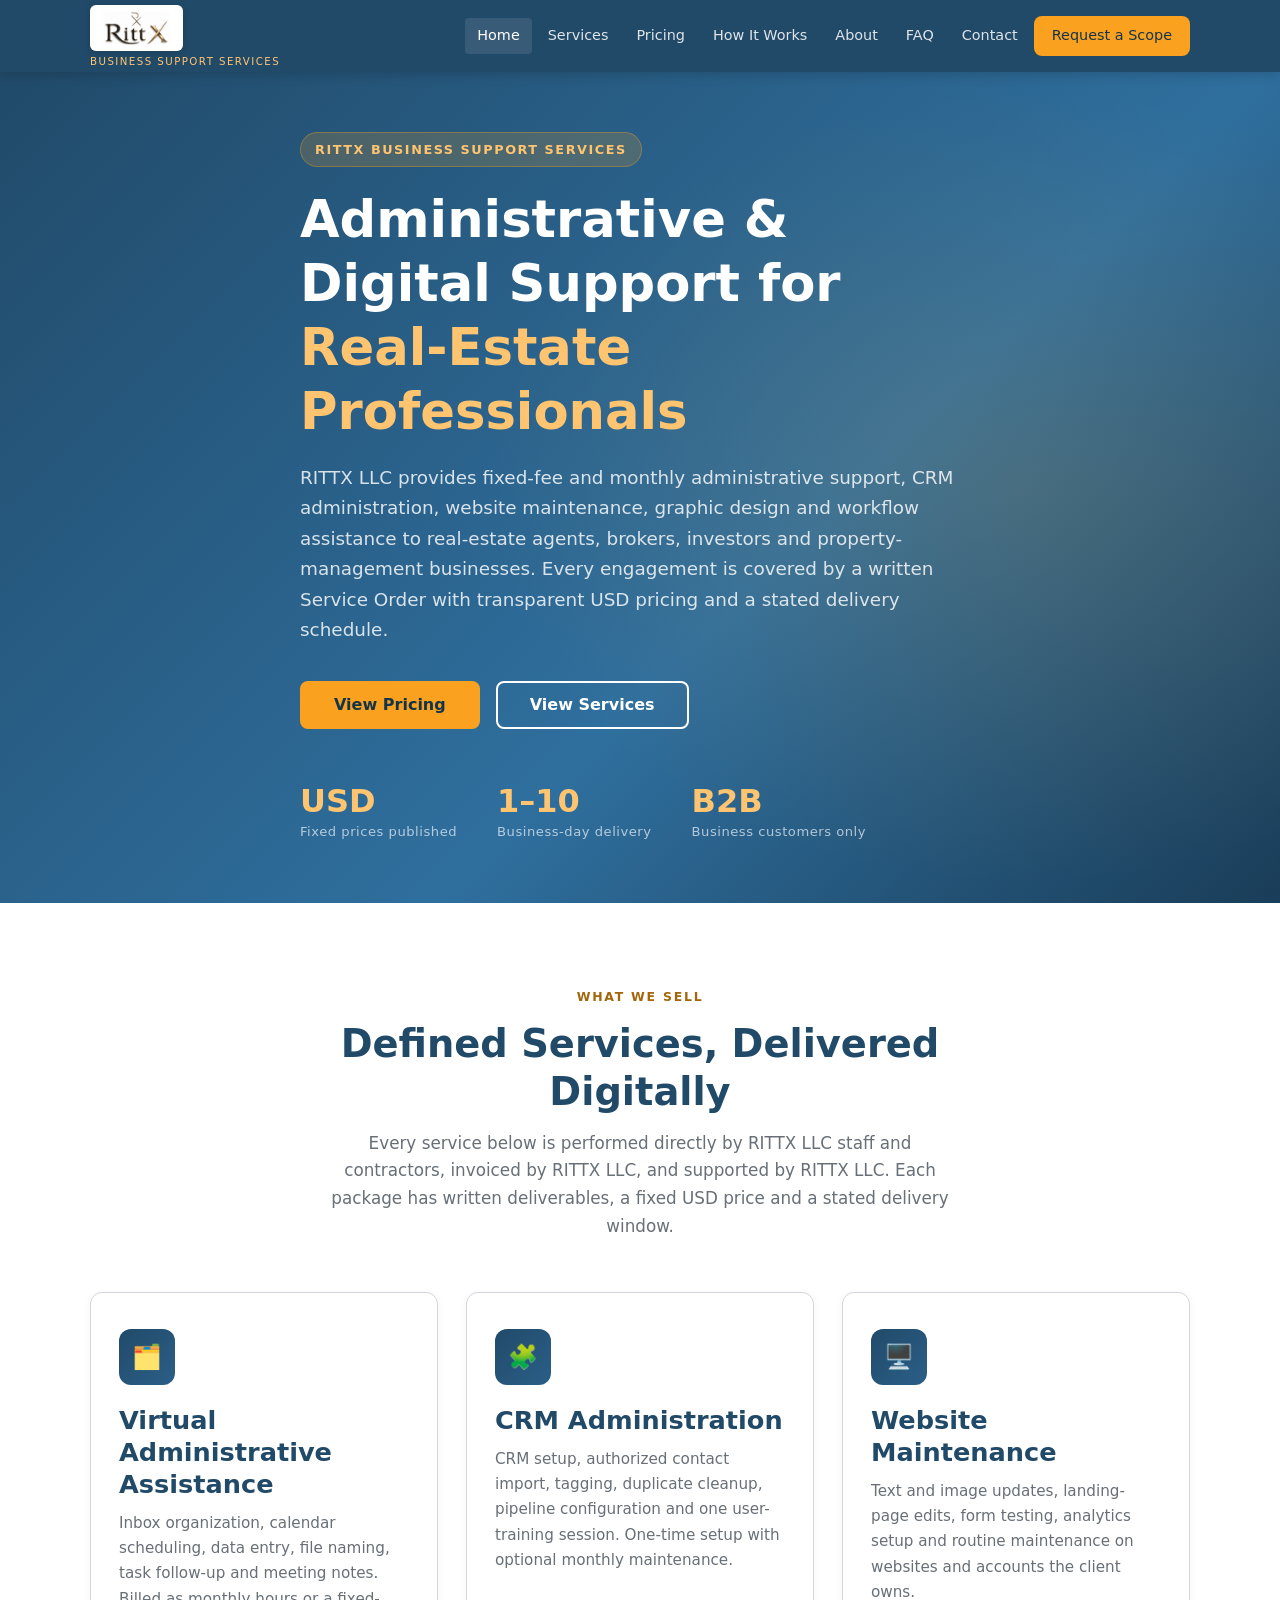
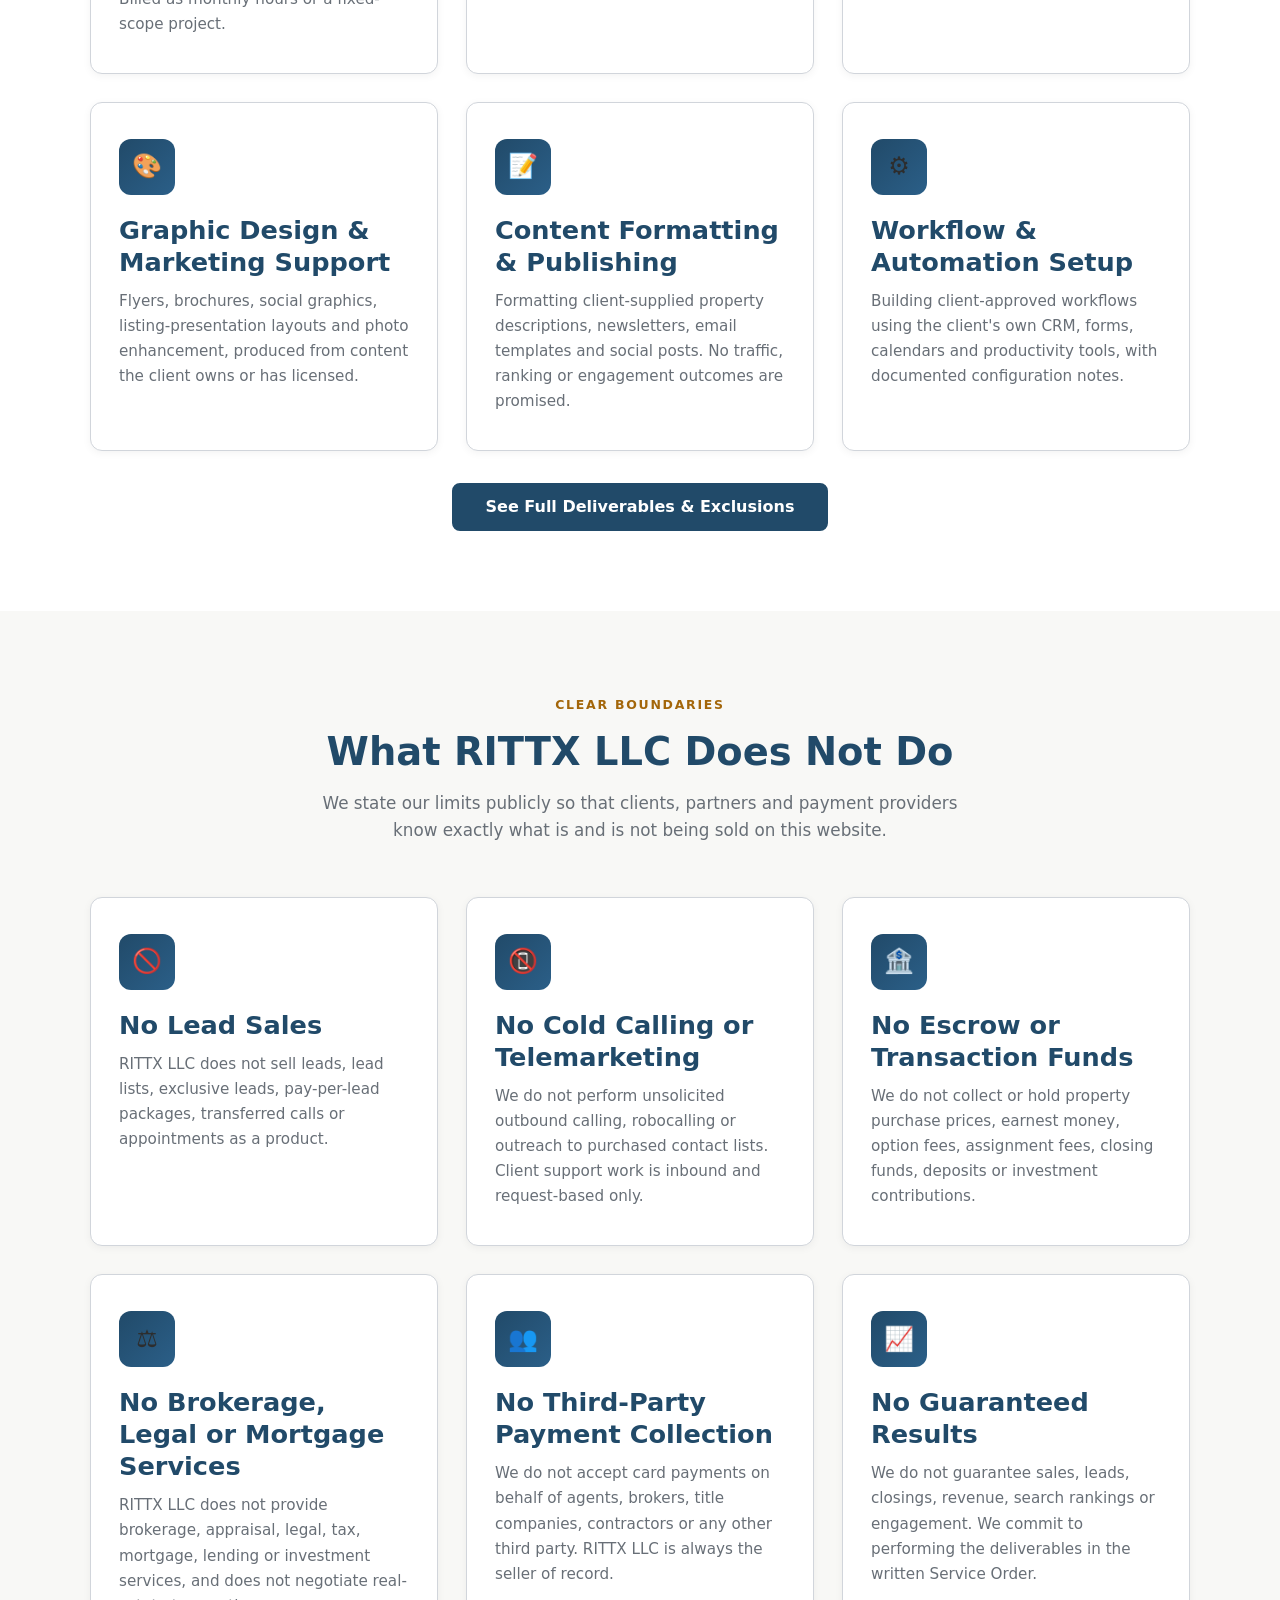
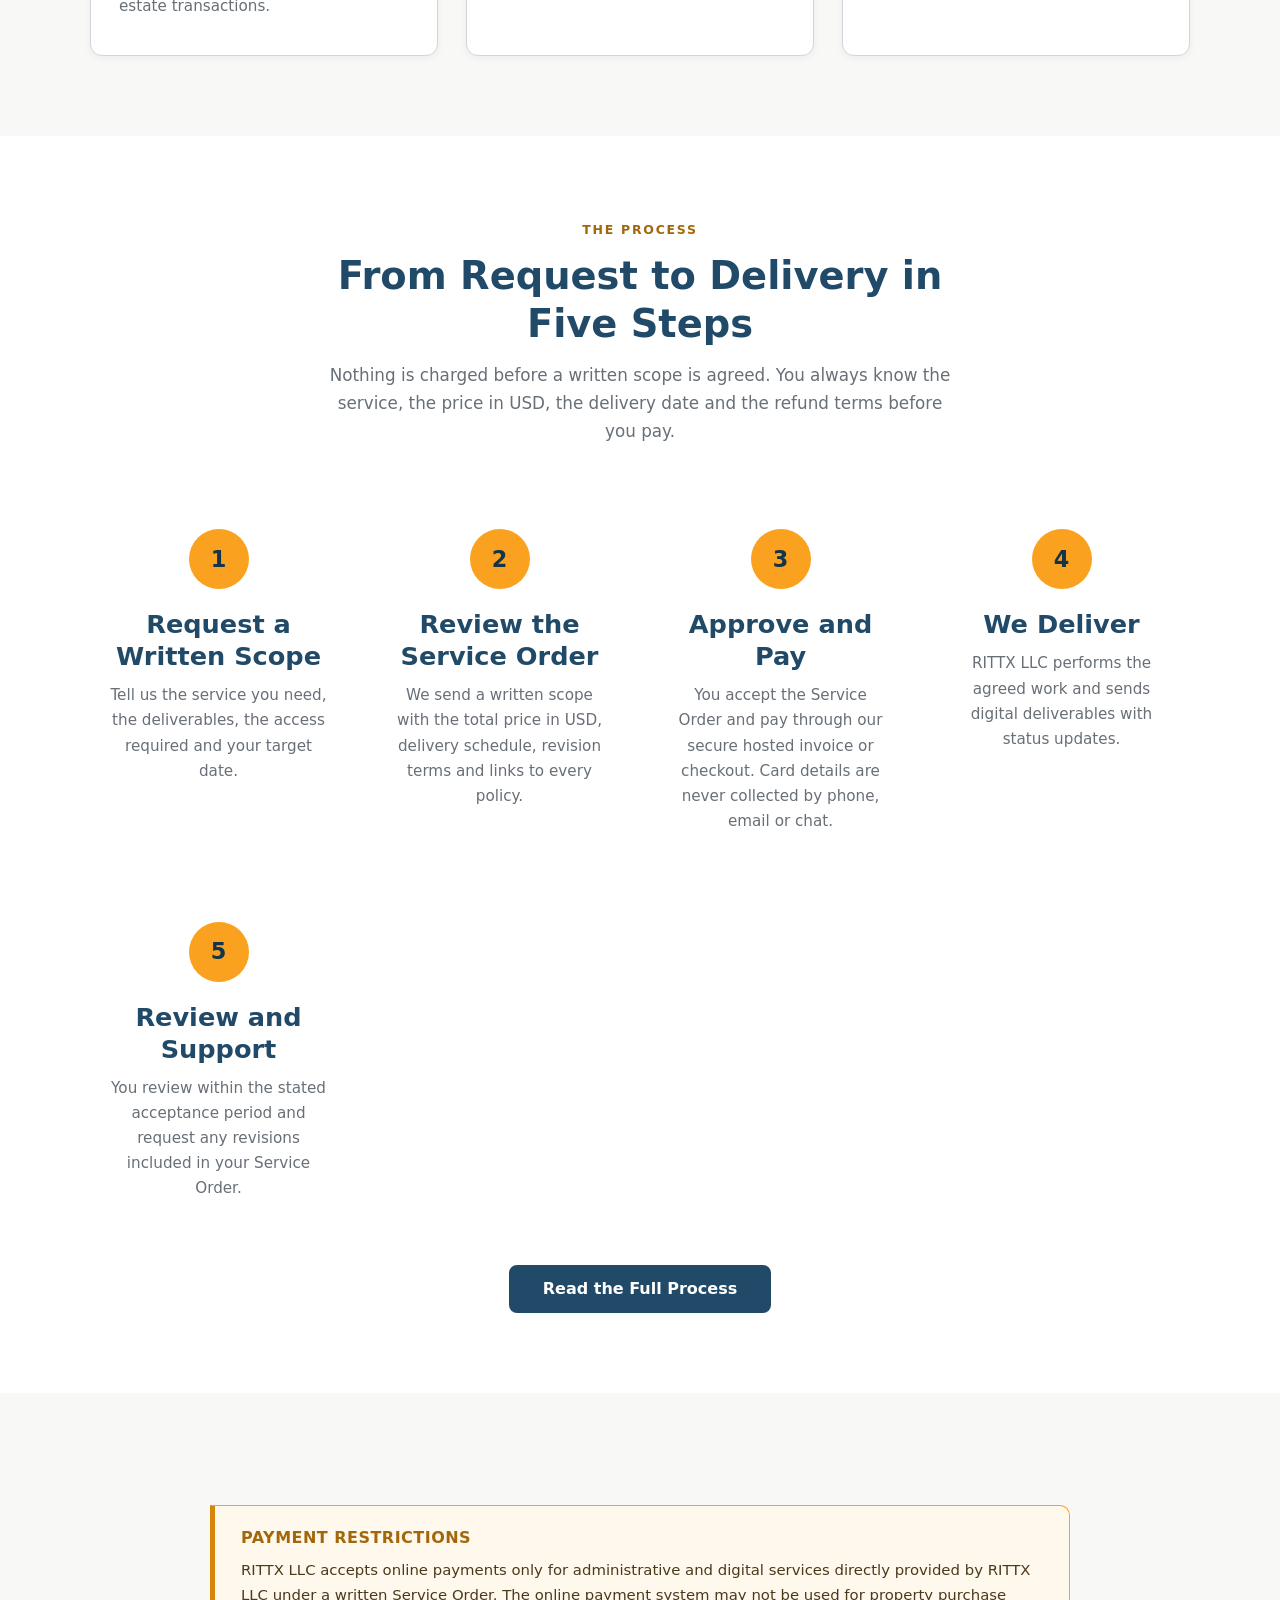
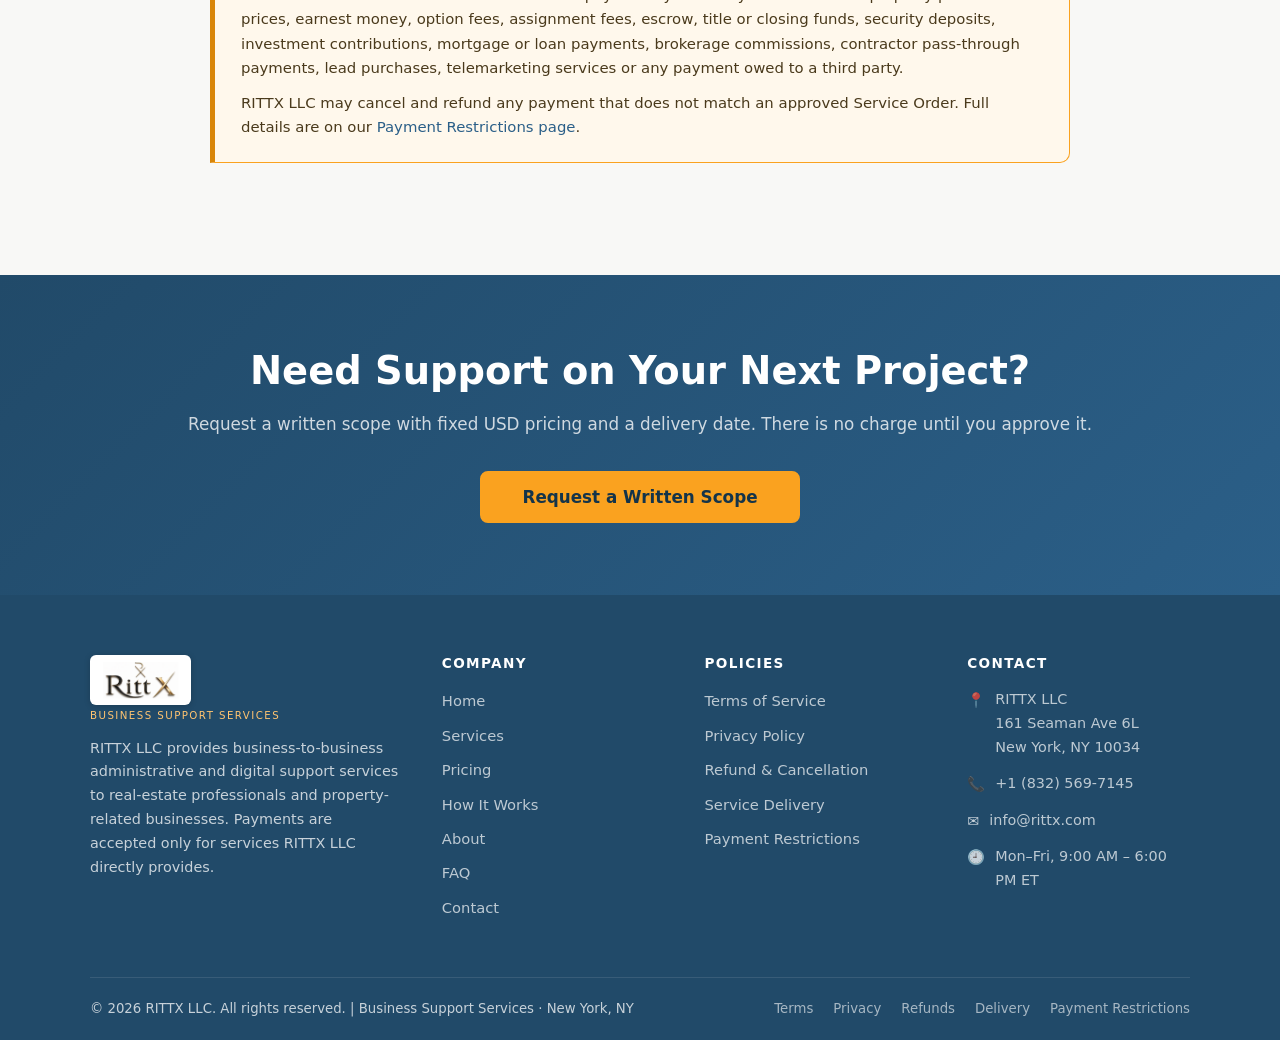
==== index.html @ c06fcd47 "Rebuild site as B2B business support services for processor underwriting Implements the RITTX Paymen" ====
<!DOCTYPE html>
<html lang="en">
<head>
  <meta charset="UTF-8" />
  <meta name="viewport" content="width=device-width, initial-scale=1.0" />
  <title>RITTX LLC — Business Support Services for Real-Estate Professionals</title>
  <meta name="description" content="RITTX LLC provides fixed-fee administrative and digital support services to real-estate professionals: virtual admin assistance, CRM administration, website maintenance and marketing design. Prices in USD." />
  <link rel="icon" type="image/png" href="assets/favicon.png" />
  <link rel="stylesheet" href="style.css" />
</head>
<body>

<!-- ========== HEADER ========== -->
<header id="site-header">
  <div class="container">
    <div class="header-inner">
      <a href="index.html" class="logo">
        <img src="assets/rittx-wordmark.png" alt="RITTX LLC" class="logo-img" />
        <span class="logo-tagline">Business Support Services</span>
      </a>
      <button class="nav-toggle" aria-label="Toggle navigation" onclick="toggleNav()">
        <span></span><span></span><span></span>
      </button>
      <nav class="main-nav" id="main-nav">
        <a href="index.html" class="active">Home</a>
        <a href="services.html">Services</a>
        <a href="pricing.html">Pricing</a>
        <a href="how-it-works.html">How It Works</a>
        <a href="about.html">About</a>
        <a href="faq.html">FAQ</a>
        <a href="contact.html">Contact</a>
        <a href="contact.html" class="nav-cta">Request a Scope</a>
      </nav>
    </div>
  </div>
</header>

<!-- ========== HERO ========== -->
<section class="hero">
  <div class="container">
    <div class="hero-content">
      <span class="hero-eyebrow">RITTX Business Support Services</span>
      <h1>Administrative &amp; Digital Support for <span>Real-Estate Professionals</span></h1>
      <p>RITTX LLC provides fixed-fee and monthly administrative support, CRM administration, website maintenance, graphic design and workflow assistance to real-estate agents, brokers, investors and property-management businesses. Every engagement is covered by a written Service Order with transparent USD pricing and a stated delivery schedule.</p>
      <div class="hero-actions">
        <a href="pricing.html" class="btn btn-primary">View Pricing</a>
        <a href="services.html" class="btn btn-outline">View Services</a>
      </div>
      <div class="hero-stats">
        <div class="hero-stat">
          <strong>USD</strong>
          <span>Fixed prices published</span>
        </div>
        <div class="hero-stat">
          <strong>1–10</strong>
          <span>Business-day delivery</span>
        </div>
        <div class="hero-stat">
          <strong>B2B</strong>
          <span>Business customers only</span>
        </div>
      </div>
    </div>
  </div>
</section>

<!-- ========== WHAT WE DO ========== -->
<section class="section">
  <div class="container">
    <div class="section-header">
      <span class="eyebrow">What We Sell</span>
      <h2>Defined Services, Delivered Digitally</h2>
      <p>Every service below is performed directly by RITTX LLC staff and contractors, invoiced by RITTX LLC, and supported by RITTX LLC. Each package has written deliverables, a fixed USD price and a stated delivery window.</p>
    </div>
    <div class="card-grid">
      <div class="card">
        <div class="card-icon">🗂️</div>
        <h3>Virtual Administrative Assistance</h3>
        <p>Inbox organization, calendar scheduling, data entry, file naming, task follow-up and meeting notes. Billed as monthly hours or a fixed-scope project.</p>
      </div>
      <div class="card">
        <div class="card-icon">🧩</div>
        <h3>CRM Administration</h3>
        <p>CRM setup, authorized contact import, tagging, duplicate cleanup, pipeline configuration and one user-training session. One-time setup with optional monthly maintenance.</p>
      </div>
      <div class="card">
        <div class="card-icon">🖥️</div>
        <h3>Website Maintenance</h3>
        <p>Text and image updates, landing-page edits, form testing, analytics setup and routine maintenance on websites and accounts the client owns.</p>
      </div>
      <div class="card">
        <div class="card-icon">🎨</div>
        <h3>Graphic Design &amp; Marketing Support</h3>
        <p>Flyers, brochures, social graphics, listing-presentation layouts and photo enhancement, produced from content the client owns or has licensed.</p>
      </div>
      <div class="card">
        <div class="card-icon">📝</div>
        <h3>Content Formatting &amp; Publishing</h3>
        <p>Formatting client-supplied property descriptions, newsletters, email templates and social posts. No traffic, ranking or engagement outcomes are promised.</p>
      </div>
      <div class="card">
        <div class="card-icon">⚙️</div>
        <h3>Workflow &amp; Automation Setup</h3>
        <p>Building client-approved workflows using the client's own CRM, forms, calendars and productivity tools, with documented configuration notes.</p>
      </div>
    </div>
    <div class="text-center mt-32">
      <a href="services.html" class="btn btn-navy">See Full Deliverables &amp; Exclusions</a>
    </div>
  </div>
</section>

<!-- ========== WHAT WE DO NOT DO ========== -->
<section class="section section-alt">
  <div class="container">
    <div class="section-header">
      <span class="eyebrow">Clear Boundaries</span>
      <h2>What RITTX LLC Does Not Do</h2>
      <p>We state our limits publicly so that clients, partners and payment providers know exactly what is and is not being sold on this website.</p>
    </div>
    <div class="card-grid">
      <div class="card">
        <div class="card-icon">🚫</div>
        <h3>No Lead Sales</h3>
        <p>RITTX LLC does not sell leads, lead lists, exclusive leads, pay-per-lead packages, transferred calls or appointments as a product.</p>
      </div>
      <div class="card">
        <div class="card-icon">📵</div>
        <h3>No Cold Calling or Telemarketing</h3>
        <p>We do not perform unsolicited outbound calling, robocalling or outreach to purchased contact lists. Client support work is inbound and request-based only.</p>
      </div>
      <div class="card">
        <div class="card-icon">🏦</div>
        <h3>No Escrow or Transaction Funds</h3>
        <p>We do not collect or hold property purchase prices, earnest money, option fees, assignment fees, closing funds, deposits or investment contributions.</p>
      </div>
      <div class="card">
        <div class="card-icon">⚖️</div>
        <h3>No Brokerage, Legal or Mortgage Services</h3>
        <p>RITTX LLC does not provide brokerage, appraisal, legal, tax, mortgage, lending or investment services, and does not negotiate real-estate transactions.</p>
      </div>
      <div class="card">
        <div class="card-icon">👥</div>
        <h3>No Third-Party Payment Collection</h3>
        <p>We do not accept card payments on behalf of agents, brokers, title companies, contractors or any other third party. RITTX LLC is always the seller of record.</p>
      </div>
      <div class="card">
        <div class="card-icon">📈</div>
        <h3>No Guaranteed Results</h3>
        <p>We do not guarantee sales, leads, closings, revenue, search rankings or engagement. We commit to performing the deliverables in the written Service Order.</p>
      </div>
    </div>
  </div>
</section>

<!-- ========== HOW IT WORKS ========== -->
<section class="section">
  <div class="container">
    <div class="section-header">
      <span class="eyebrow">The Process</span>
      <h2>From Request to Delivery in Five Steps</h2>
      <p>Nothing is charged before a written scope is agreed. You always know the service, the price in USD, the delivery date and the refund terms before you pay.</p>
    </div>
    <div class="steps-grid">
      <div class="step">
        <div class="step-num">1</div>
        <h3>Request a Written Scope</h3>
        <p>Tell us the service you need, the deliverables, the access required and your target date.</p>
      </div>
      <div class="step">
        <div class="step-num">2</div>
        <h3>Review the Service Order</h3>
        <p>We send a written scope with the total price in USD, delivery schedule, revision terms and links to every policy.</p>
      </div>
      <div class="step">
        <div class="step-num">3</div>
        <h3>Approve and Pay</h3>
        <p>You accept the Service Order and pay through our secure hosted invoice or checkout. Card details are never collected by phone, email or chat.</p>
      </div>
      <div class="step">
        <div class="step-num">4</div>
        <h3>We Deliver</h3>
        <p>RITTX LLC performs the agreed work and sends digital deliverables with status updates.</p>
      </div>
      <div class="step">
        <div class="step-num">5</div>
        <h3>Review and Support</h3>
        <p>You review within the stated acceptance period and request any revisions included in your Service Order.</p>
      </div>
    </div>
    <div class="text-center mt-32">
      <a href="how-it-works.html" class="btn btn-navy">Read the Full Process</a>
    </div>
  </div>
</section>

<!-- ========== PAYMENT RESTRICTIONS ========== -->
<section class="section section-alt">
  <div class="container">
    <div class="legal-content">
      <div class="restrict-notice">
        <h4>Payment Restrictions</h4>
        <p>RITTX LLC accepts online payments only for administrative and digital services directly provided by RITTX LLC under a written Service Order. The online payment system may not be used for property purchase prices, earnest money, option fees, assignment fees, escrow, title or closing funds, security deposits, investment contributions, mortgage or loan payments, brokerage commissions, contractor pass-through payments, lead purchases, telemarketing services or any payment owed to a third party.</p>
        <p>RITTX LLC may cancel and refund any payment that does not match an approved Service Order. Full details are on our <a href="payment-restrictions.html">Payment Restrictions page</a>.</p>
      </div>
    </div>
  </div>
</section>

<!-- ========== CTA ========== -->
<section class="cta-banner">
  <div class="container">
    <h2>Need Support on Your Next Project?</h2>
    <p>Request a written scope with fixed USD pricing and a delivery date. There is no charge until you approve it.</p>
    <a href="contact.html" class="btn btn-primary">Request a Written Scope</a>
  </div>
</section>

<!-- ========== FOOTER ========== -->
<footer id="site-footer">
  <div class="container">
    <div class="footer-grid">
      <div class="footer-brand">
        <a href="index.html" class="logo">
          <img src="assets/rittx-wordmark.png" alt="RITTX LLC" class="logo-img" />
          <span class="logo-tagline">Business Support Services</span>
        </a>
        <p>RITTX LLC provides business-to-business administrative and digital support services to real-estate professionals and property-related businesses. Payments are accepted only for services RITTX LLC directly provides.</p>
      </div>
      <div class="footer-col">
        <h4>Company</h4>
        <ul>
          <li><a href="index.html">Home</a></li>
          <li><a href="services.html">Services</a></li>
          <li><a href="pricing.html">Pricing</a></li>
          <li><a href="how-it-works.html">How It Works</a></li>
          <li><a href="about.html">About</a></li>
          <li><a href="faq.html">FAQ</a></li>
          <li><a href="contact.html">Contact</a></li>
        </ul>
      </div>
      <div class="footer-col">
        <h4>Policies</h4>
        <ul>
          <li><a href="terms-and-conditions.html">Terms of Service</a></li>
          <li><a href="privacy-policy.html">Privacy Policy</a></li>
          <li><a href="refund-and-cancellation.html">Refund &amp; Cancellation</a></li>
          <li><a href="service-delivery.html">Service Delivery</a></li>
          <li><a href="payment-restrictions.html">Payment Restrictions</a></li>
        </ul>
      </div>
      <div class="footer-col">
        <h4>Contact</h4>
        <div class="footer-contact-item">
          <span>📍</span>
          <p>RITTX LLC<br>161 Seaman Ave 6L<br>New York, NY 10034</p>
        </div>
        <div class="footer-contact-item">
          <span>📞</span>
          <a href="tel:+18325697145">+1 (832) 569-7145</a>
        </div>
        <div class="footer-contact-item">
          <span>✉️</span>
          <a href="mailto:info@rittx.com">info@rittx.com</a>
        </div>
        <div class="footer-contact-item">
          <span>🕘</span>
          <p>Mon–Fri, 9:00 AM – 6:00 PM ET</p>
        </div>
      </div>
    </div>
    <div class="footer-bottom">
      <p>© 2026 RITTX LLC. All rights reserved. | Business Support Services · New York, NY</p>
      <div class="footer-legal-links">
        <a href="terms-and-conditions.html">Terms</a>
        <a href="privacy-policy.html">Privacy</a>
        <a href="refund-and-cancellation.html">Refunds</a>
        <a href="service-delivery.html">Delivery</a>
        <a href="payment-restrictions.html">Payment Restrictions</a>
      </div>
    </div>
  </div>
</footer>

<script>
  function toggleNav() {
    document.getElementById('main-nav').classList.toggle('open');
  }
</script>
</body>
</html>
---- style.css ----
/* ============================================
   RITTX LLC — Global Stylesheet
   ============================================ */

*, *::before, *::after {
  box-sizing: border-box;
  margin: 0;
  padding: 0;
}

:root {
  /* RITTX brand blue — --navy/--navy-mid keep their structural role names */
  --brand:     #4286bc;
  --navy:      #214a69;
  --navy-mid:  #2b5f88;
  /* RITTX amber accent */
  --gold:      #faa21f;
  --gold-lt:   #ffc470;
  --gold-dk:   #d8860a;
  --gold-text: #a3660a;   /* amber darkened for legible text on white */
  --on-gold:   #14344a;   /* dark blue for text on amber fills */
  --white:     #ffffff;
  --off-white: #f8f8f6;
  --gray-lt:   #e9ecef;
  --gray:      #686f77;
  --text:      #2d2d2d;
  --border:    #d1d5db;
  --shadow:    0 4px 24px rgba(0,0,0,0.10);
  --radius:    8px;
  --transition: 0.25s ease;
}

html { scroll-behavior: smooth; }

body {
  font-family: 'Segoe UI', system-ui, -apple-system, sans-serif;
  color: var(--text);
  background: var(--white);
  line-height: 1.65;
  font-size: 16px;
}

a { color: var(--navy-mid); text-decoration: none; }
a:hover { color: var(--gold-text); }
img { max-width: 100%; display: block; }
ul { list-style: none; }

h1, h2, h3, h4, h5 {
  font-weight: 700;
  line-height: 1.25;
  color: var(--navy);
}
h1 { font-size: clamp(2rem, 5vw, 3.2rem); }
h2 { font-size: clamp(1.6rem, 3.5vw, 2.4rem); }
h3 { font-size: clamp(1.2rem, 2.5vw, 1.6rem); }
h4 { font-size: 1.15rem; }
p  { margin-bottom: 1rem; }

/* ---- Layout ---- */
.container {
  max-width: 1140px;
  margin: 0 auto;
  padding: 0 20px;
}
.section {
  padding: 80px 0;
}
.section-alt {
  background: var(--off-white);
}

/* ---- Buttons ---- */
.btn {
  display: inline-block;
  padding: 14px 32px;
  border-radius: var(--radius);
  font-weight: 600;
  font-size: 1rem;
  cursor: pointer;
  border: 2px solid transparent;
  transition: var(--transition);
  text-align: center;
  line-height: 1;
}
.btn-primary {
  background: var(--gold);
  color: var(--on-gold);
  border-color: var(--gold);
}
.btn-primary:hover {
  background: var(--gold-dk);
  border-color: var(--gold-dk);
  color: var(--on-gold);
}
.btn-outline {
  background: transparent;
  color: var(--white);
  border-color: var(--white);
}
.btn-outline:hover {
  background: var(--white);
  color: var(--navy);
}
.btn-navy {
  background: var(--navy);
  color: var(--white);
  border-color: var(--navy);
}
.btn-navy:hover {
  background: var(--navy-mid);
  border-color: var(--navy-mid);
  color: var(--white);
}

/* ---- Header / Nav ---- */
#site-header {
  position: sticky;
  top: 0;
  z-index: 1000;
  background: var(--navy);
  box-shadow: 0 2px 12px rgba(0,0,0,0.18);
}
.header-inner {
  display: flex;
  align-items: center;
  justify-content: space-between;
  height: 72px;
  gap: 16px;
}
.logo {
  display: flex;
  align-items: center;
  gap: 10px;
  text-decoration: none;
}
/* RITTX logo lockup: the brand mark is black + gold on white, so it sits in a
   light chip to stay legible on the blue header/footer. */
.logo {
  flex-direction: column;
  align-items: flex-start;
  gap: 5px;
}
.logo-img {
  height: 46px;
  width: auto;
  background: var(--white);
  border-radius: 6px;
  padding: 6px 12px;
  box-shadow: 0 1px 6px rgba(0,0,0,0.18);
  flex-shrink: 0;
}
.logo-tagline {
  font-size: 0.64rem;
  color: var(--gold-lt);
  letter-spacing: 0.14em;
  text-transform: uppercase;
  line-height: 1;
}

/* Nav links */
.main-nav {
  display: flex;
  align-items: center;
  gap: 4px;
}
.main-nav a {
  color: rgba(255,255,255,0.85);
  font-size: 0.9rem;
  font-weight: 500;
  padding: 6px 12px;
  border-radius: 4px;
  transition: var(--transition);
  white-space: nowrap;
}
.main-nav a:hover,
.main-nav a.active {
  color: var(--white);
  background: rgba(255,255,255,0.1);
}
.main-nav a.nav-cta {
  background: var(--gold);
  color: var(--on-gold);
  padding: 8px 18px;
  border-radius: var(--radius);
}
.main-nav a.nav-cta:hover {
  background: var(--gold-dk);
  color: var(--on-gold);
}

/* Hamburger */
.nav-toggle {
  display: none;
  flex-direction: column;
  align-items: center;
  justify-content: center;
  gap: 5px;
  background: none;
  border: none;
  cursor: pointer;
  /* 44x44 minimum touch target; negative margin keeps the icon optically
     aligned with the right edge of the container. */
  padding: 14px 10px;
  margin-right: -10px;
}
.nav-toggle span {
  display: block;
  width: 24px;
  height: 2px;
  background: var(--white);
  border-radius: 2px;
  transition: var(--transition);
}

/* Mobile nav */
@media (max-width: 900px) {
  .nav-toggle { display: flex; }
  .main-nav {
    display: none;
    position: absolute;
    top: 72px;
    left: 0;
    right: 0;
    background: var(--navy);
    flex-direction: column;
    align-items: stretch;
    padding: 12px 20px 20px;
    gap: 2px;
    box-shadow: 0 8px 20px rgba(0,0,0,0.2);
  }
  .main-nav.open { display: flex; }
  .main-nav a {
    padding: 12px 16px;
    font-size: 1rem;
  }
  .main-nav a.nav-cta { text-align: center; margin-top: 8px; }
}

/* ---- Hero ---- */
.hero {
  position: relative;
  min-height: 88vh;
  display: flex;
  align-items: center;
  background: linear-gradient(135deg, var(--navy) 0%, #2f6f9e 60%, #1a3d58 100%);
  overflow: hidden;
}
.hero::after {
  content: '';
  position: absolute;
  inset: 0;
  background:
    radial-gradient(ellipse 70% 80% at 80% 50%, rgba(250,162,31,0.14) 0%, transparent 60%);
  pointer-events: none;
}
.hero-content {
  position: relative;
  z-index: 1;
  max-width: 680px;
  padding: 60px 0;
}
.hero-eyebrow {
  display: inline-block;
  background: rgba(250,162,31,0.18);
  color: var(--gold-lt);
  font-size: 0.8rem;
  font-weight: 700;
  letter-spacing: 0.12em;
  text-transform: uppercase;
  padding: 6px 14px;
  border-radius: 20px;
  margin-bottom: 20px;
  border: 1px solid rgba(250,162,31,0.32);
}
.hero h1 {
  color: var(--white);
  margin-bottom: 20px;
}
.hero h1 span { color: var(--gold-lt); }
.hero p {
  color: rgba(255,255,255,0.82);
  font-size: 1.15rem;
  margin-bottom: 36px;
}
.hero-actions {
  display: flex;
  gap: 16px;
  flex-wrap: wrap;
}
.hero-stats {
  display: flex;
  gap: 40px;
  margin-top: 56px;
  flex-wrap: wrap;
}
.hero-stat {
  display: flex;
  flex-direction: column;
  gap: 4px;
}
.hero-stat strong {
  font-size: 2rem;
  font-weight: 800;
  color: var(--gold-lt);
  line-height: 1;
}
.hero-stat span {
  font-size: 0.82rem;
  color: rgba(255,255,255,0.65);
  letter-spacing: 0.04em;
}

/* ---- Section headers ---- */
.section-header {
  text-align: center;
  max-width: 640px;
  margin: 0 auto 52px;
}
.section-header .eyebrow {
  display: inline-block;
  color: var(--gold-text);
  font-size: 0.78rem;
  font-weight: 700;
  letter-spacing: 0.14em;
  text-transform: uppercase;
  margin-bottom: 12px;
}
.section-header h2 { margin-bottom: 14px; }
.section-header p {
  color: var(--gray);
  font-size: 1.05rem;
  margin-bottom: 0;
}

/* ---- Cards ---- */
.card-grid {
  display: grid;
  grid-template-columns: repeat(auto-fit, minmax(280px, 1fr));
  gap: 28px;
}
.card {
  background: var(--white);
  border: 1px solid var(--border);
  border-radius: 12px;
  padding: 36px 28px;
  transition: var(--transition);
  box-shadow: 0 2px 8px rgba(0,0,0,0.05);
}
.card:hover {
  box-shadow: var(--shadow);
  transform: translateY(-3px);
}
.card-icon {
  width: 56px;
  height: 56px;
  border-radius: 12px;
  background: linear-gradient(135deg, var(--navy), var(--navy-mid));
  display: flex;
  align-items: center;
  justify-content: center;
  margin-bottom: 20px;
  font-size: 1.5rem;
}
.card h3 { margin-bottom: 10px; }
.card p { color: var(--gray); margin-bottom: 0; font-size: 0.95rem; }

/* ---- Process steps ---- */
.steps-grid {
  display: grid;
  grid-template-columns: repeat(auto-fit, minmax(220px, 1fr));
  gap: 24px;
  counter-reset: step;
}
.step {
  text-align: center;
  padding: 32px 20px;
  position: relative;
}
.step-num {
  width: 60px;
  height: 60px;
  border-radius: 50%;
  background: var(--gold);
  color: var(--on-gold);
  font-size: 1.4rem;
  font-weight: 800;
  display: flex;
  align-items: center;
  justify-content: center;
  margin: 0 auto 20px;
}
.step h3 { margin-bottom: 10px; }
.step p { color: var(--gray); font-size: 0.95rem; margin-bottom: 0; }

/* ---- CTA banner ---- */
.cta-banner {
  background: linear-gradient(135deg, var(--navy) 0%, var(--navy-mid) 100%);
  padding: 72px 0;
  text-align: center;
}
.cta-banner h2 { color: var(--white); margin-bottom: 16px; }
.cta-banner p { color: rgba(255,255,255,0.78); font-size: 1.05rem; margin-bottom: 32px; }
.cta-banner .btn-primary { font-size: 1.05rem; padding: 16px 40px; }

/* ---- Testimonials ---- */
.testimonials-grid {
  display: grid;
  grid-template-columns: repeat(auto-fit, minmax(300px, 1fr));
  gap: 24px;
}
.testimonial {
  background: var(--white);
  border: 1px solid var(--border);
  border-radius: 12px;
  padding: 32px 28px;
}
.testimonial-stars {
  color: var(--gold);
  font-size: 1.1rem;
  margin-bottom: 14px;
  letter-spacing: 3px;
}
.testimonial p {
  color: var(--text);
  font-style: italic;
  margin-bottom: 20px;
  font-size: 0.97rem;
}
.testimonial-author {
  display: flex;
  align-items: center;
  gap: 14px;
}
.author-avatar {
  width: 46px;
  height: 46px;
  border-radius: 50%;
  background: linear-gradient(135deg, var(--navy), var(--gold));
  display: flex;
  align-items: center;
  justify-content: center;
  color: var(--white);
  font-weight: 700;
  font-size: 1.05rem;
  flex-shrink: 0;
}
.author-info strong { display: block; font-size: 0.95rem; }
.author-info span { font-size: 0.82rem; color: var(--gray); }

/* ---- Page hero (inner pages) ---- */
.page-hero {
  background: linear-gradient(135deg, var(--navy) 0%, var(--navy-mid) 100%);
  padding: 72px 0 60px;
  text-align: center;
}
.page-hero h1 { color: var(--white); margin-bottom: 12px; }
.page-hero p { color: rgba(255,255,255,0.78); font-size: 1.05rem; margin-bottom: 0; }
.breadcrumb {
  display: flex;
  align-items: center;
  justify-content: center;
  gap: 8px;
  font-size: 0.85rem;
  color: rgba(255,255,255,0.6);
  margin-bottom: 16px;
}
.breadcrumb a { color: rgba(255,255,255,0.7); }
.breadcrumb a:hover { color: var(--gold-lt); }
.breadcrumb span { color: var(--gold-lt); }

/* ---- Contact page ---- */
.contact-grid {
  display: grid;
  grid-template-columns: 1fr 1.6fr;
  gap: 48px;
  align-items: start;
}
@media (max-width: 768px) {
  .contact-grid { grid-template-columns: 1fr; }
}
.contact-info h3 { margin-bottom: 20px; color: var(--navy); }
.contact-item {
  display: flex;
  gap: 16px;
  align-items: flex-start;
  margin-bottom: 24px;
}
.contact-item-icon {
  width: 44px;
  height: 44px;
  border-radius: 10px;
  background: var(--navy);
  display: flex;
  align-items: center;
  justify-content: center;
  font-size: 1.1rem;
  flex-shrink: 0;
  color: var(--white);
}
.contact-item-text strong { display: block; font-size: 0.82rem; text-transform: uppercase; letter-spacing: 0.06em; color: var(--gray); margin-bottom: 4px; }
.contact-item-text a, .contact-item-text p { color: var(--text); margin: 0; font-size: 0.97rem; }
.contact-item-text a:hover { color: var(--gold-text); }

/* Contact form */
.contact-form-box {
  background: var(--white);
  border: 1px solid var(--border);
  border-radius: 16px;
  padding: 40px;
  box-shadow: var(--shadow);
}
.contact-form-box h3 { margin-bottom: 24px; }
.form-group {
  margin-bottom: 20px;
}
.form-group label {
  display: block;
  font-size: 0.88rem;
  font-weight: 600;
  color: var(--navy);
  margin-bottom: 6px;
}
.form-group label .req {
  color: #c0392b;
  margin-left: 2px;
}
.form-group label .opt {
  color: var(--gray);
  font-weight: 400;
  font-size: 0.82rem;
  margin-left: 4px;
}
.form-control {
  width: 100%;
  padding: 12px 16px;
  border: 1.5px solid var(--border);
  border-radius: var(--radius);
  font-size: 0.97rem;
  font-family: inherit;
  color: var(--text);
  background: var(--off-white);
  transition: var(--transition);
  outline: none;
}
.form-control:focus {
  border-color: var(--navy-mid);
  background: var(--white);
  box-shadow: 0 0 0 3px rgba(26,60,94,0.1);
}
textarea.form-control {
  resize: vertical;
  min-height: 130px;
}
.form-row {
  display: grid;
  grid-template-columns: 1fr 1fr;
  gap: 16px;
}
@media (max-width: 560px) {
  .form-row { grid-template-columns: 1fr; }
  .contact-form-box { padding: 24px 18px; }
}

/* Checkboxes */
.checkbox-group {
  display: flex;
  gap: 12px;
  align-items: flex-start;
  padding: 16px;
  border: 1.5px solid var(--border);
  border-radius: var(--radius);
  background: var(--off-white);
  cursor: pointer;
}
.checkbox-group input[type="checkbox"] {
  width: 18px;
  height: 18px;
  min-width: 18px;
  margin-top: 2px;
  cursor: pointer;
  accent-color: var(--navy);
}
.checkbox-group label {
  font-size: 0.86rem;
  line-height: 1.5;
  color: var(--text);
  cursor: pointer;
  margin: 0;
}
.checkbox-group label a {
  color: var(--navy-mid);
  text-decoration: underline;
}
.checkbox-group label a:hover { color: var(--gold-text); }
.checkbox-group.required-check {
  border-color: var(--navy-mid);
  background: rgba(26,60,94,0.04);
}

.form-divider {
  border: none;
  border-top: 1px solid var(--border);
  margin: 24px 0;
}
.form-legal-links {
  font-size: 0.82rem;
  color: var(--gray);
  text-align: center;
  margin-top: 16px;
}
.form-legal-links a {
  color: var(--navy-mid);
  text-decoration: underline;
}
.form-legal-links a:hover { color: var(--gold-text); }

/* Confirmation tick, used on thank-you.html */
.success-icon {
  width: 72px;
  height: 72px;
  border-radius: 50%;
  background: #e8f5e9;
  display: flex;
  align-items: center;
  justify-content: center;
  margin: 0 auto 20px;
  font-size: 2rem;
  color: #2e7d32;
}

/* ---- About page ---- */
.about-grid {
  display: grid;
  grid-template-columns: 1fr 1fr;
  gap: 60px;
  align-items: center;
}
@media (max-width: 768px) {
  .about-grid { grid-template-columns: 1fr; }
}
/* Grid items default to min-width:auto, which stops them shrinking below their
   min-content and pushes the page wider than the viewport on narrow phones. */
.about-grid > * { min-width: 0; }
.about-visual {
  background: linear-gradient(135deg, var(--navy) 0%, var(--navy-mid) 100%);
  border-radius: 16px;
  padding: 52px 40px;
  color: var(--white);
  text-align: center;
}
.about-visual h2 { color: var(--white); margin-bottom: 12px; }
.about-visual p { color: rgba(255,255,255,0.78); }
.about-stats {
  display: grid;
  grid-template-columns: 1fr 1fr;
  gap: 20px;
  margin-top: 32px;
}
.about-stat {
  background: rgba(255,255,255,0.1);
  border-radius: 10px;
  padding: 20px;
  text-align: center;
}
.about-stat strong {
  display: block;
  font-size: 2rem;
  font-weight: 800;
  color: var(--gold-lt);
}
.about-stat span { font-size: 0.82rem; color: rgba(255,255,255,0.7); }
/* Narrow phones: stack the stat tiles and tighten the panel so the page
   never scrolls sideways. Declared after the base rules so it wins. */
@media (max-width: 480px) {
  .about-visual { padding: 36px 22px; }
  .about-stats  { grid-template-columns: 1fr; }
}
.about-content .eyebrow {
  color: var(--gold-text);
  font-size: 0.78rem;
  font-weight: 700;
  letter-spacing: 0.14em;
  text-transform: uppercase;
  margin-bottom: 12px;
  display: block;
}
.values-list { margin-top: 24px; }
.value-item {
  display: flex;
  gap: 14px;
  align-items: flex-start;
  margin-bottom: 16px;
}
.value-icon {
  width: 38px;
  height: 38px;
  border-radius: 8px;
  background: var(--gold);
  display: flex;
  align-items: center;
  justify-content: center;
  font-size: 1rem;
  color: var(--on-gold);
  flex-shrink: 0;
}
.value-item strong { display: block; margin-bottom: 2px; }
.value-item p { font-size: 0.9rem; color: var(--gray); margin: 0; }

/* ---- How It Works ---- */
.process-detailed {
  counter-reset: process;
}
.process-step {
  display: grid;
  grid-template-columns: auto 1fr;
  gap: 28px;
  align-items: start;
  margin-bottom: 48px;
  padding-bottom: 48px;
  border-bottom: 1px solid var(--border);
}
.process-step:last-child { border-bottom: none; margin-bottom: 0; }
.process-step-num {
  width: 64px;
  height: 64px;
  border-radius: 50%;
  background: linear-gradient(135deg, var(--navy), var(--navy-mid));
  color: var(--white);
  display: flex;
  align-items: center;
  justify-content: center;
  font-size: 1.5rem;
  font-weight: 800;
  flex-shrink: 0;
}
.process-step-content h3 { margin-bottom: 10px; }
.process-step-content p { color: var(--gray); margin-bottom: 0; }

/* ---- Legal pages ---- */
.legal-content {
  max-width: 860px;
  margin: 0 auto;
}
.legal-content h2 {
  font-size: 1.4rem;
  margin: 36px 0 12px;
  padding-top: 8px;
  border-top: 2px solid var(--border);
  color: var(--navy);
}
.legal-content h2:first-child { border-top: none; margin-top: 0; }
.legal-content h3 {
  font-size: 1.05rem;
  margin: 24px 0 8px;
  color: var(--navy-mid);
}
.legal-content p { color: #444; margin-bottom: 0.9rem; }
.legal-content ul {
  list-style: disc;
  padding-left: 22px;
  margin-bottom: 1rem;
}
.legal-content ul li { color: #444; margin-bottom: 6px; }
.legal-content strong { color: var(--navy); }
.legal-meta {
  background: var(--off-white);
  border: 1px solid var(--border);
  border-radius: var(--radius);
  padding: 20px 24px;
  margin-bottom: 36px;
  font-size: 0.9rem;
  color: var(--gray);
}
.legal-meta strong { color: var(--navy); }
.legal-contact-box {
  background: var(--navy);
  color: var(--white);
  border-radius: 12px;
  padding: 32px;
  margin-top: 40px;
}
.legal-contact-box h3 { color: var(--white); margin-bottom: 16px; }
.legal-contact-box p { color: rgba(255,255,255,0.8); margin-bottom: 6px; }
.legal-contact-box a { color: var(--gold-lt); }
.legal-contact-box a:hover { color: var(--white); }

/* ---- Footer ---- */
#site-footer {
  background: var(--navy);
  color: rgba(255,255,255,0.75);
  padding: 60px 0 0;
}
.footer-grid {
  display: grid;
  grid-template-columns: 1.4fr 1fr 1fr 1fr;
  gap: 40px;
  padding-bottom: 48px;
}
@media (max-width: 900px) {
  .footer-grid { grid-template-columns: 1fr 1fr; }
}
@media (max-width: 560px) {
  .footer-grid { grid-template-columns: 1fr; }
}
.footer-brand .logo { margin-bottom: 16px; }
.footer-brand .logo-img { height: 50px; }
.footer-brand p { font-size: 0.9rem; line-height: 1.65; margin-bottom: 0; }
.footer-col h4 {
  color: var(--white);
  font-size: 0.85rem;
  letter-spacing: 0.1em;
  text-transform: uppercase;
  margin-bottom: 16px;
}
.footer-col ul li { margin-bottom: 8px; }
.footer-col ul li a {
  color: rgba(255,255,255,0.7);
  font-size: 0.92rem;
  transition: var(--transition);
}
.footer-col ul li a:hover { color: var(--gold-lt); }
.footer-contact-item {
  display: flex;
  gap: 10px;
  align-items: flex-start;
  margin-bottom: 12px;
}
.footer-contact-item span:first-child {
  font-size: 0.9rem;
  margin-top: 1px;
  flex-shrink: 0;
}
.footer-contact-item a, .footer-contact-item p {
  color: rgba(255,255,255,0.7);
  font-size: 0.9rem;
  margin: 0;
}
.footer-contact-item a:hover { color: var(--gold-lt); }
.footer-bottom {
  border-top: 1px solid rgba(255,255,255,0.1);
  padding: 20px 0;
  display: flex;
  align-items: center;
  justify-content: space-between;
  flex-wrap: wrap;
  gap: 12px;
}
.footer-bottom p { font-size: 0.83rem; margin: 0; }
.footer-legal-links {
  display: flex;
  gap: 20px;
  flex-wrap: wrap;
}
.footer-legal-links a {
  color: rgba(255,255,255,0.6);
  font-size: 0.83rem;
  transition: var(--transition);
}
.footer-legal-links a:hover { color: var(--gold-lt); }

/* ---- Utilities ---- */
.text-center { text-align: center; }
.text-gold { color: var(--gold-text); }
.mt-8 { margin-top: 8px; }
.mt-16 { margin-top: 16px; }
.mt-32 { margin-top: 32px; }
.mb-0 { margin-bottom: 0 !important; }

/* Alert / notice */
.notice {
  background: rgba(26,60,94,0.06);
  border-left: 4px solid var(--navy-mid);
  border-radius: 0 8px 8px 0;
  padding: 14px 18px;
  font-size: 0.9rem;
  color: var(--navy);
  margin-bottom: 20px;
}

/* Payment-restrictions callout — reused on pricing, services and policy pages */
.restrict-notice {
  background: #fff8ec;
  border: 1px solid var(--gold);
  border-left: 5px solid var(--gold-dk);
  border-radius: 0 10px 10px 0;
  padding: 22px 26px;
  margin: 32px 0;
}
.restrict-notice h4 {
  color: var(--gold-text);
  font-size: 1rem;
  letter-spacing: 0.03em;
  text-transform: uppercase;
  margin-bottom: 10px;
}
.restrict-notice p { font-size: 0.93rem; color: #4a3a1c; margin-bottom: 0; }
.restrict-notice p + p { margin-top: 10px; }

/* ---- Pricing ---- */
.pricing-grid {
  display: grid;
  grid-template-columns: repeat(auto-fit, minmax(290px, 1fr));
  gap: 26px;
}
.price-card {
  display: flex;
  flex-direction: column;
  background: var(--white);
  border: 1px solid var(--border);
  border-radius: 12px;
  padding: 30px 28px;
  transition: var(--transition);
}
.price-card:hover { box-shadow: var(--shadow); border-color: var(--navy-mid); }
.price-card h3 { font-size: 1.25rem; margin-bottom: 6px; }
.price-card .price-type {
  font-size: 0.78rem;
  letter-spacing: 0.09em;
  text-transform: uppercase;
  color: var(--gray);
  margin-bottom: 18px;
}
.price-amount {
  font-size: 2.1rem;
  font-weight: 700;
  color: var(--navy);
  line-height: 1.1;
}
.price-amount .price-currency {
  font-size: 0.95rem;
  font-weight: 600;
  color: var(--gray);
  margin-left: 6px;
}
.price-term { font-size: 0.9rem; color: var(--gray); margin-bottom: 20px; }
.price-card ul {
  list-style: none;
  margin: 0 0 22px;
  padding: 0;
  flex-grow: 1;
}
.price-card ul li {
  position: relative;
  padding-left: 24px;
  margin-bottom: 10px;
  font-size: 0.93rem;
  color: #444;
}
.price-card ul li::before {
  content: "✓";
  position: absolute;
  left: 0;
  color: var(--gold-dk);
  font-weight: 700;
}
.price-card ul li.excl { color: var(--gray); }
.price-card ul li.excl::before { content: "✕"; color: #b04a4a; }
.price-meta {
  border-top: 1px solid var(--border);
  padding-top: 14px;
  margin-bottom: 18px;
  font-size: 0.85rem;
  color: var(--gray);
}
.price-meta strong { color: var(--navy); }

/* ---- Data / spec tables ---- */
.data-table-wrap { overflow-x: auto; }
.data-table {
  width: 100%;
  border-collapse: collapse;
  font-size: 0.93rem;
  min-width: 620px;
}
.data-table thead th {
  background: var(--navy);
  color: var(--white);
  text-align: left;
  padding: 14px 18px;
  font-weight: 600;
}
.data-table tbody td {
  padding: 14px 18px;
  border-bottom: 1px solid var(--border);
  color: #444;
  vertical-align: top;
}
.data-table tbody tr:nth-child(even) { background: var(--off-white); }
.data-table tbody td:first-child { font-weight: 600; color: var(--navy); }

/* ---- FAQ ---- */
.faq-list { max-width: 860px; margin: 0 auto; }
.faq-item {
  border: 1px solid var(--border);
  border-radius: 10px;
  margin-bottom: 14px;
  background: var(--white);
  overflow: hidden;
}
.faq-item summary {
  cursor: pointer;
  list-style: none;
  padding: 18px 52px 18px 22px;
  font-weight: 600;
  color: var(--navy);
  position: relative;
}
.faq-item summary::-webkit-details-marker { display: none; }
.faq-item summary::after {
  content: "+";
  position: absolute;
  right: 22px;
  top: 50%;
  transform: translateY(-50%);
  font-size: 1.4rem;
  font-weight: 400;
  color: var(--gold-dk);
  line-height: 1;
}
.faq-item[open] summary::after { content: "–"; }
.faq-item[open] summary { border-bottom: 1px solid var(--border); }
.faq-item .faq-answer { padding: 18px 22px 4px; }
.faq-item .faq-answer p { font-size: 0.94rem; color: #444; }
.faq-item .faq-answer ul {
  list-style: disc;
  padding-left: 22px;
  margin-bottom: 1rem;
}
.faq-item .faq-answer ul li { font-size: 0.94rem; color: #444; margin-bottom: 6px; }

/* ---- Service detail blocks ---- */
.service-block {
  border: 1px solid var(--border);
  border-radius: 12px;
  padding: 30px;
  margin-bottom: 24px;
  background: var(--white);
}
.service-block h3 { margin-bottom: 6px; }
.service-block .service-tag {
  display: inline-block;
  background: var(--off-white);
  border: 1px solid var(--border);
  border-radius: 999px;
  padding: 3px 12px;
  font-size: 0.76rem;
  letter-spacing: 0.06em;
  text-transform: uppercase;
  color: var(--gray);
  margin-bottom: 14px;
}
.service-cols {
  display: grid;
  grid-template-columns: repeat(auto-fit, minmax(240px, 1fr));
  gap: 24px;
  margin-top: 18px;
}
.service-cols h4 {
  font-size: 0.8rem;
  letter-spacing: 0.09em;
  text-transform: uppercase;
  color: var(--gray);
  margin-bottom: 10px;
}
.service-cols ul { list-style: disc; padding-left: 20px; }
.service-cols ul li { font-size: 0.91rem; color: #444; margin-bottom: 6px; }
.service-cols ul.not-included li { color: var(--gray); }

/* ---- Responsive misc ---- */
@media (max-width: 640px) {
  .section { padding: 56px 0; }
  .hero { min-height: auto; }
  .hero-content { padding: 48px 0; }
  .hero-stats { gap: 24px; }
  .service-block { padding: 24px 20px; }
  .price-card { padding: 26px 22px; }
}
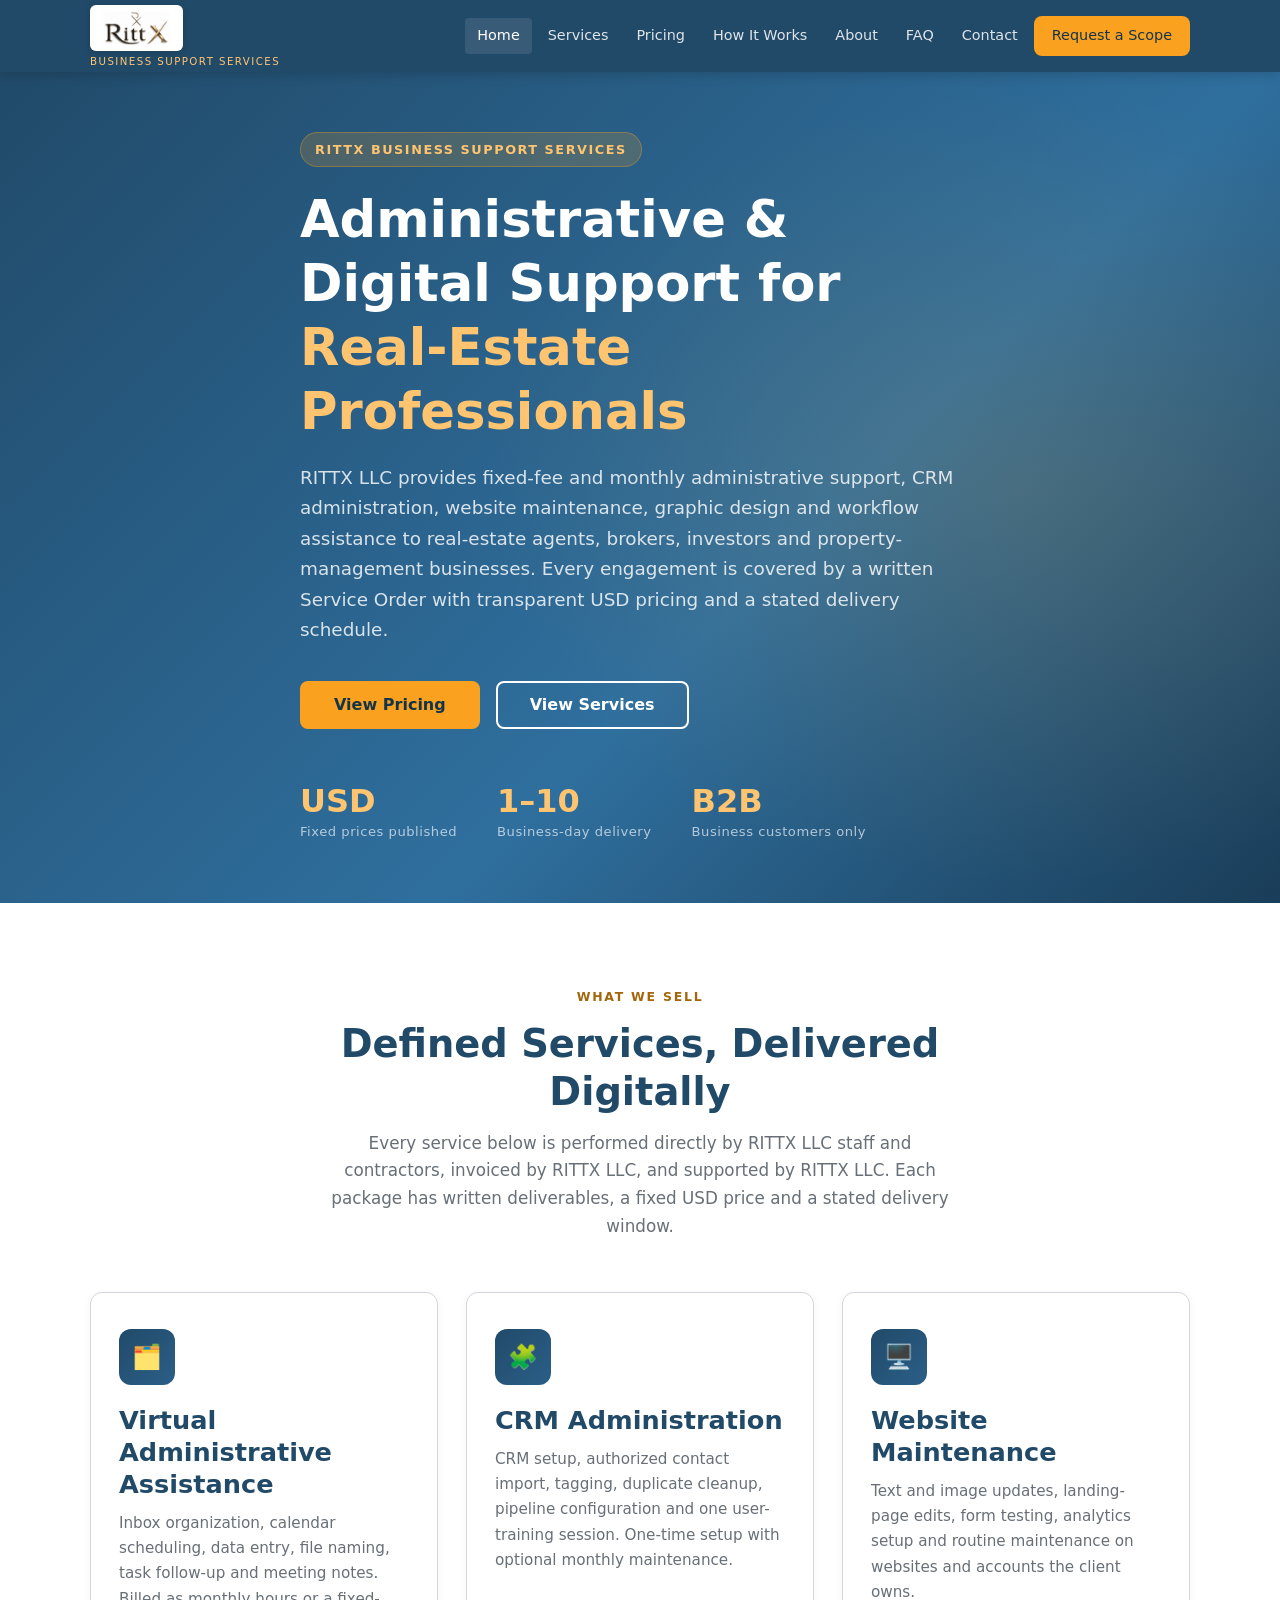
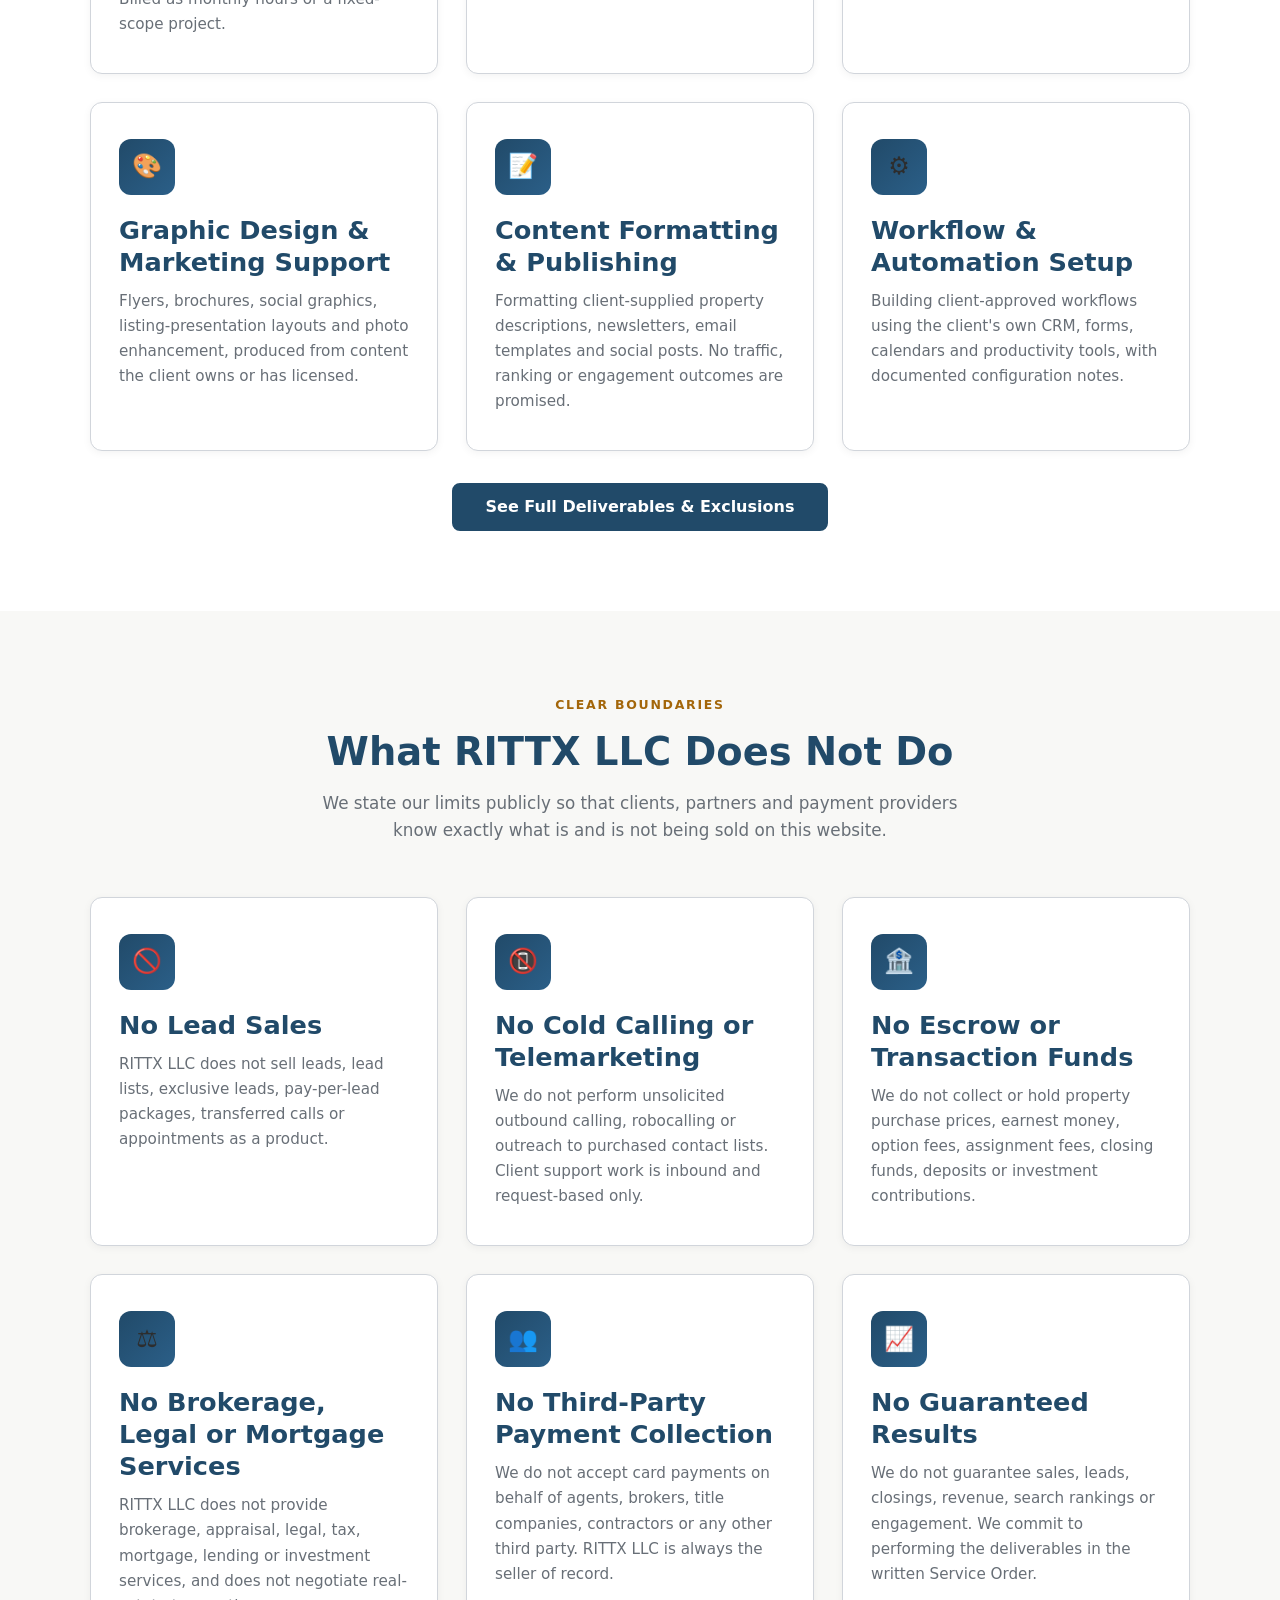
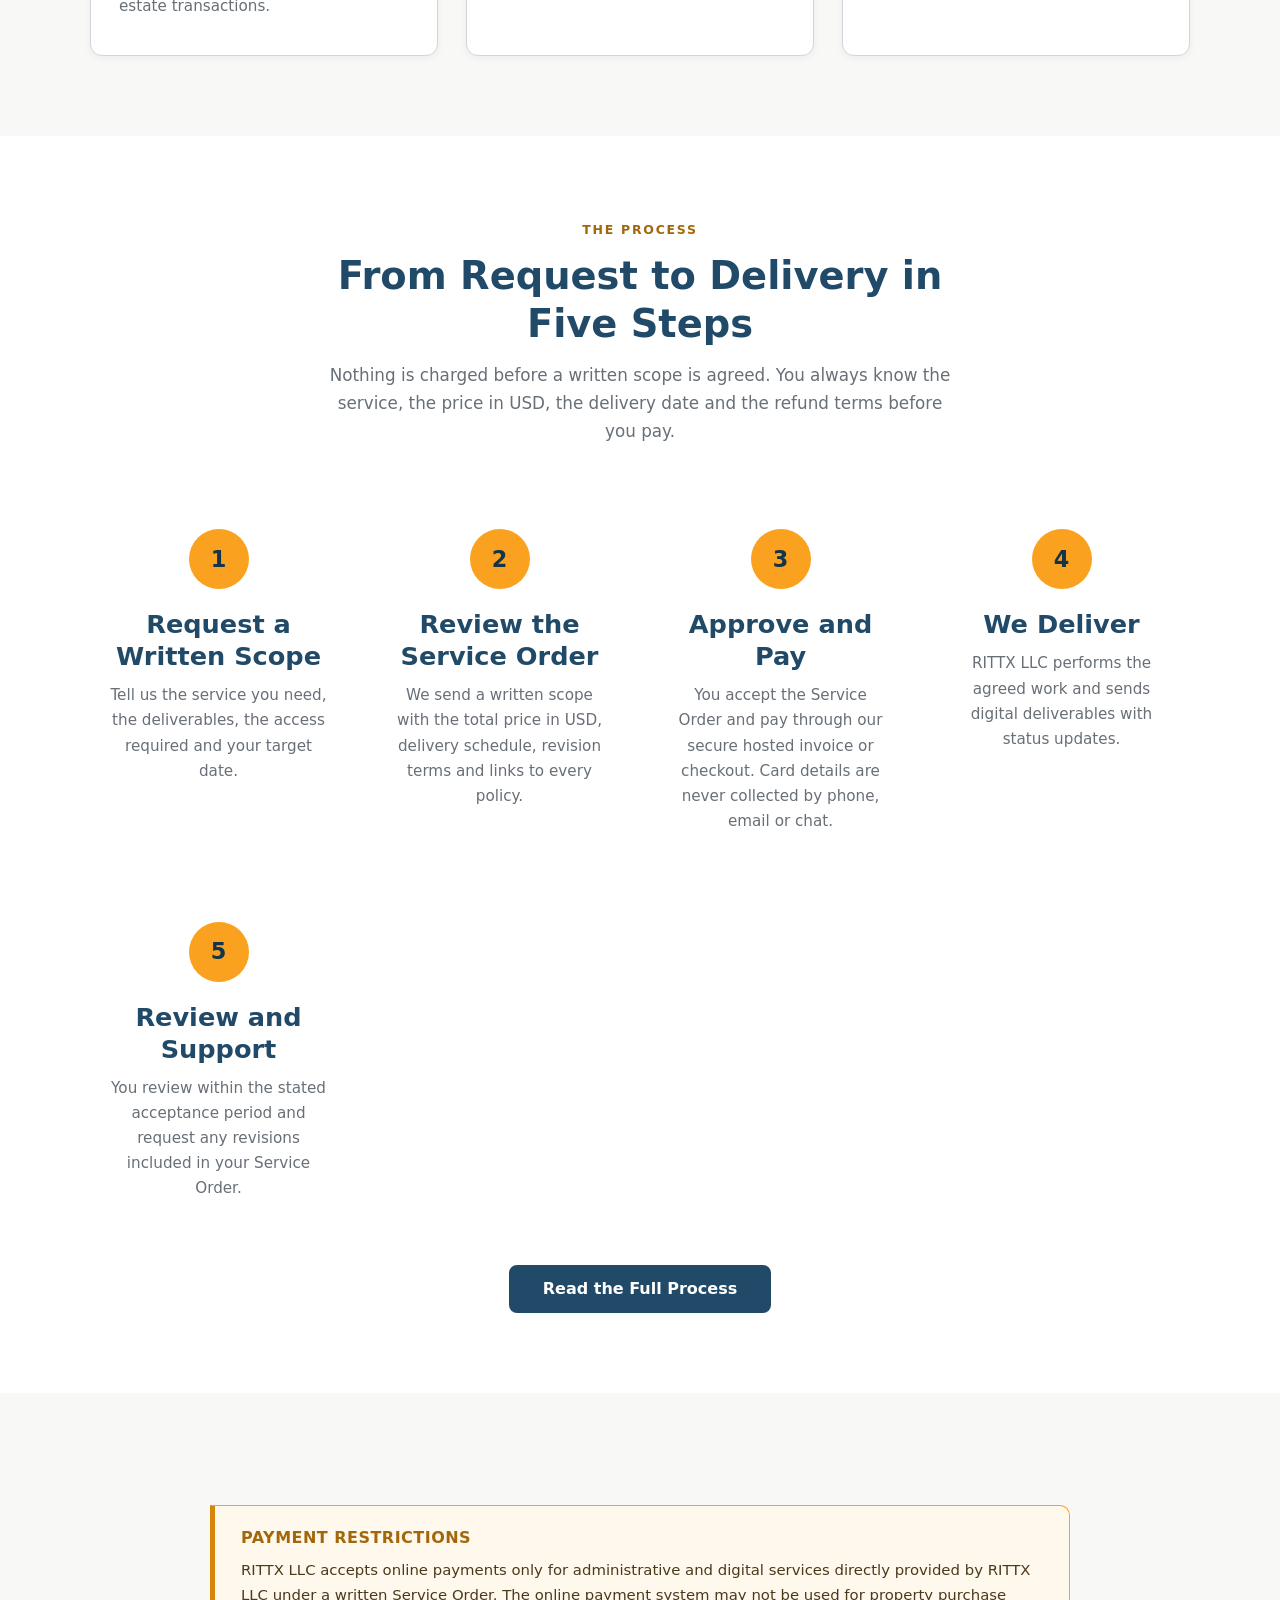
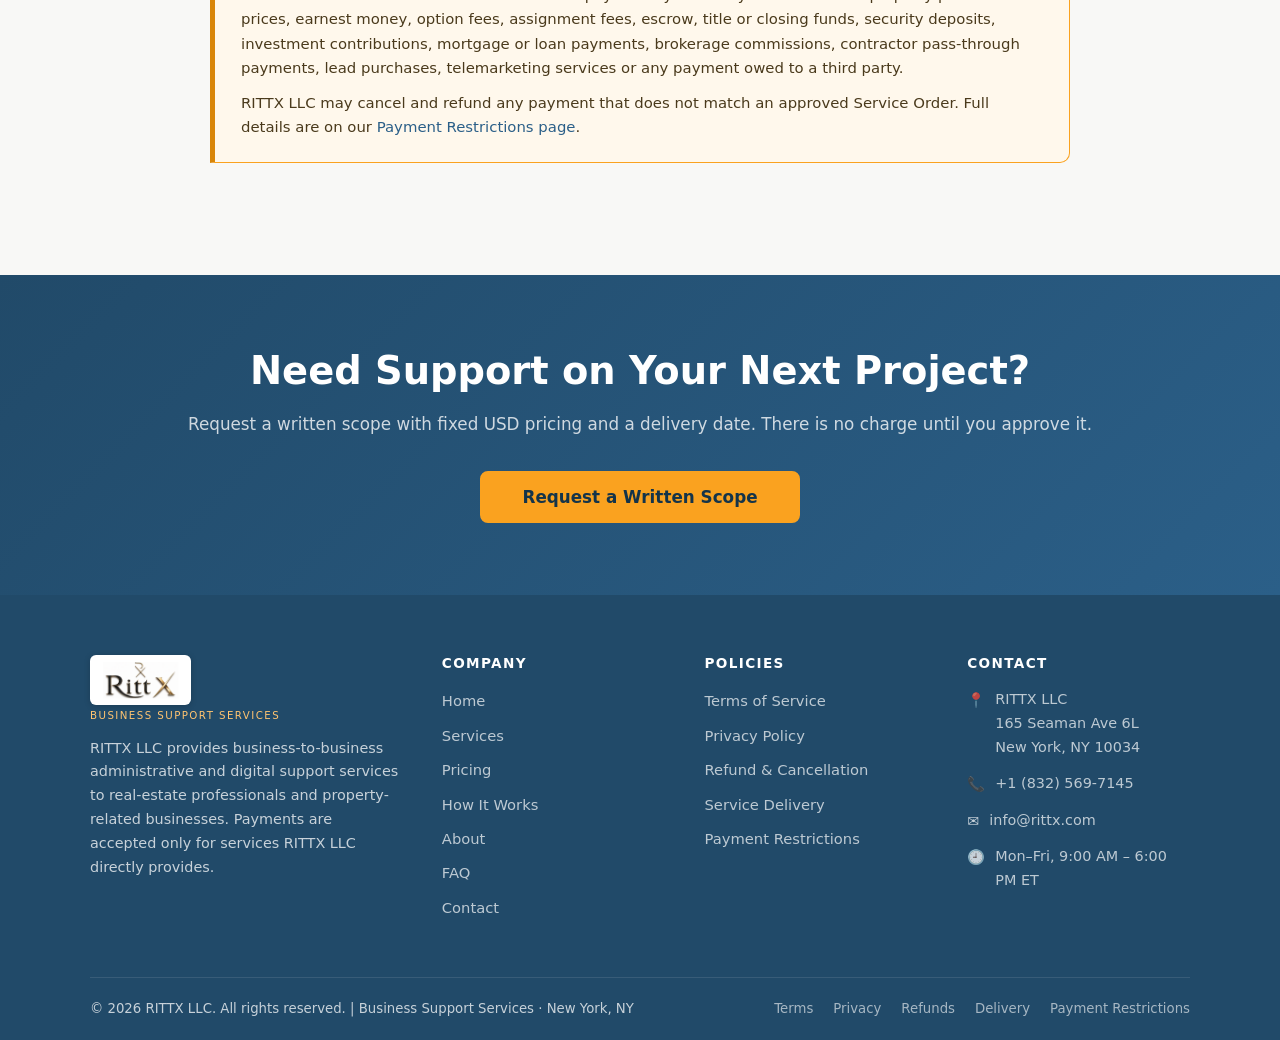
==== commit 73c3ef2b: "Correct business address to 165 Seaman Ave 6L and disclose Florida formation Aligns the site with th" ====
--- a/index.html
+++ b/index.html
@@ -253,7 +253,7 @@
         <h4>Contact</h4>
         <div class="footer-contact-item">
           <span>📍</span>
-          <p>RITTX LLC<br>161 Seaman Ave 6L<br>New York, NY 10034</p>
+          <p>RITTX LLC<br>165 Seaman Ave 6L<br>New York, NY 10034</p>
         </div>
         <div class="footer-contact-item">
           <span>📞</span>
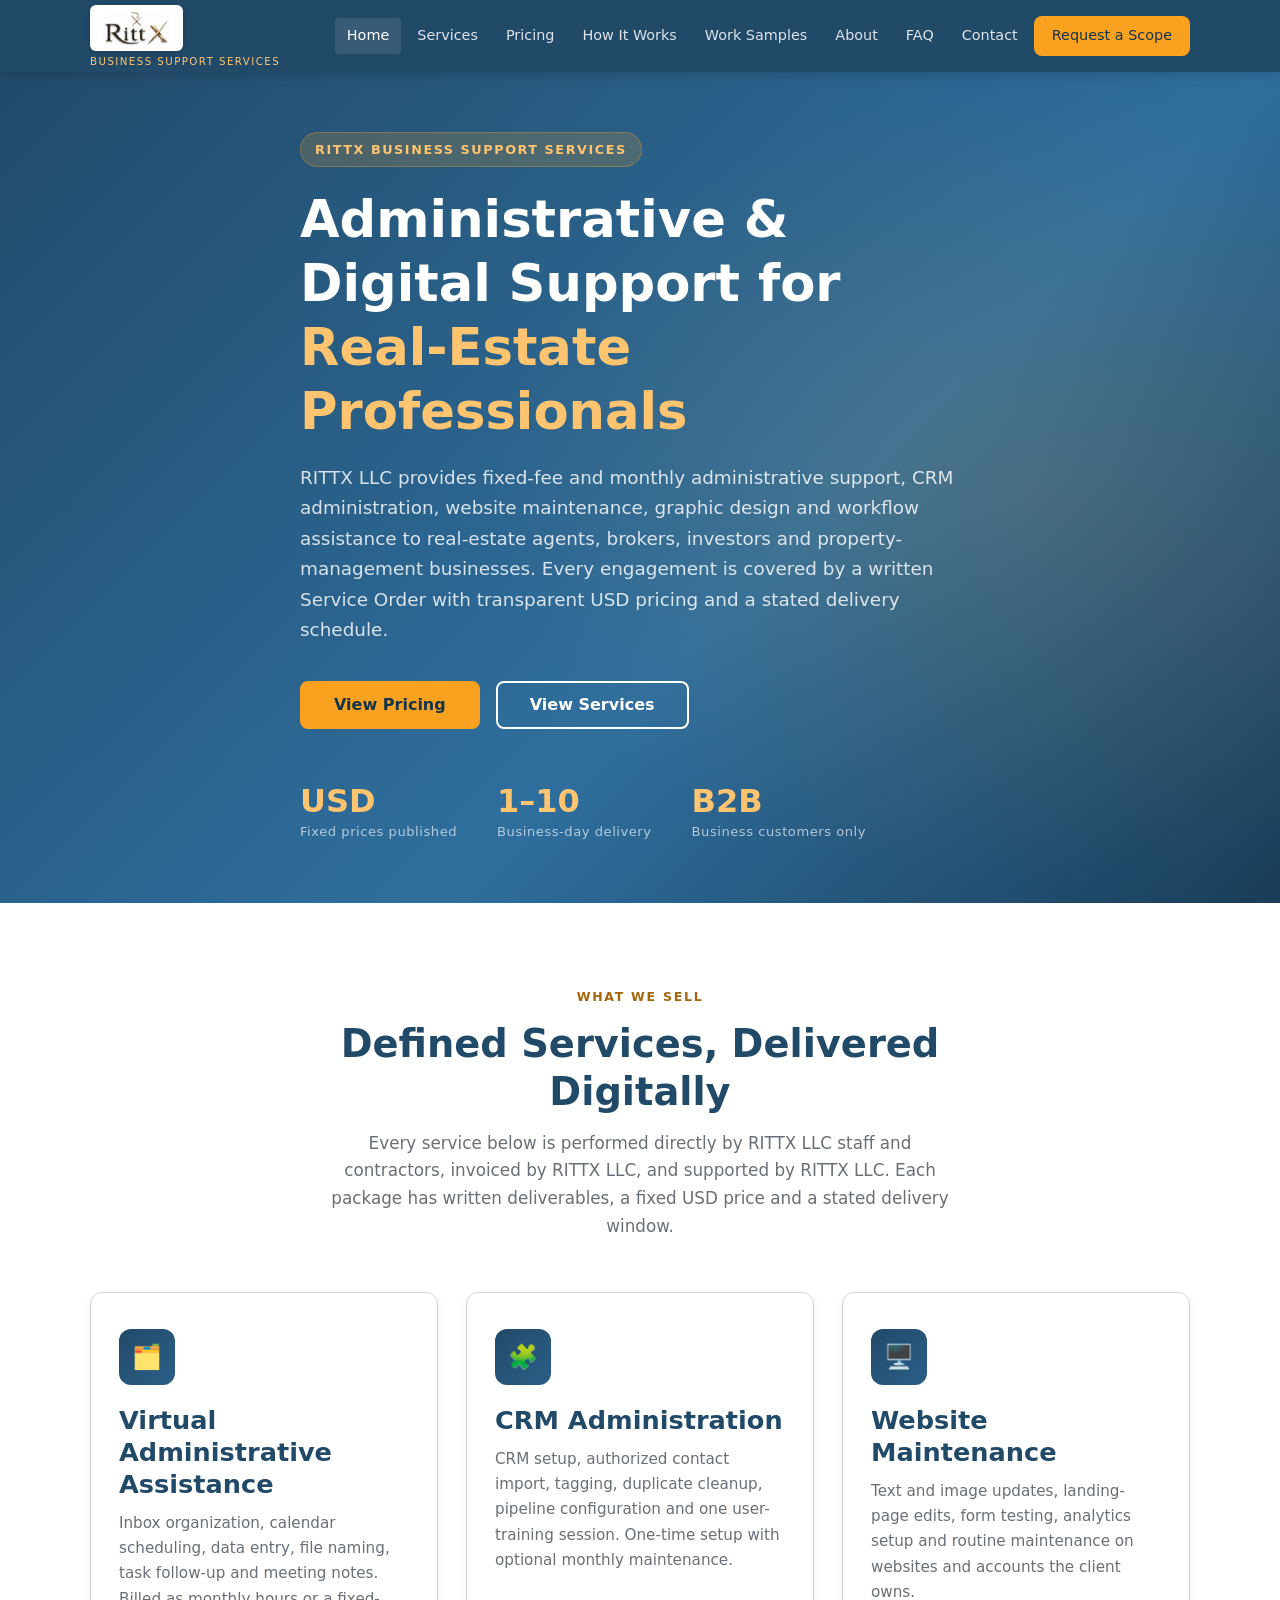
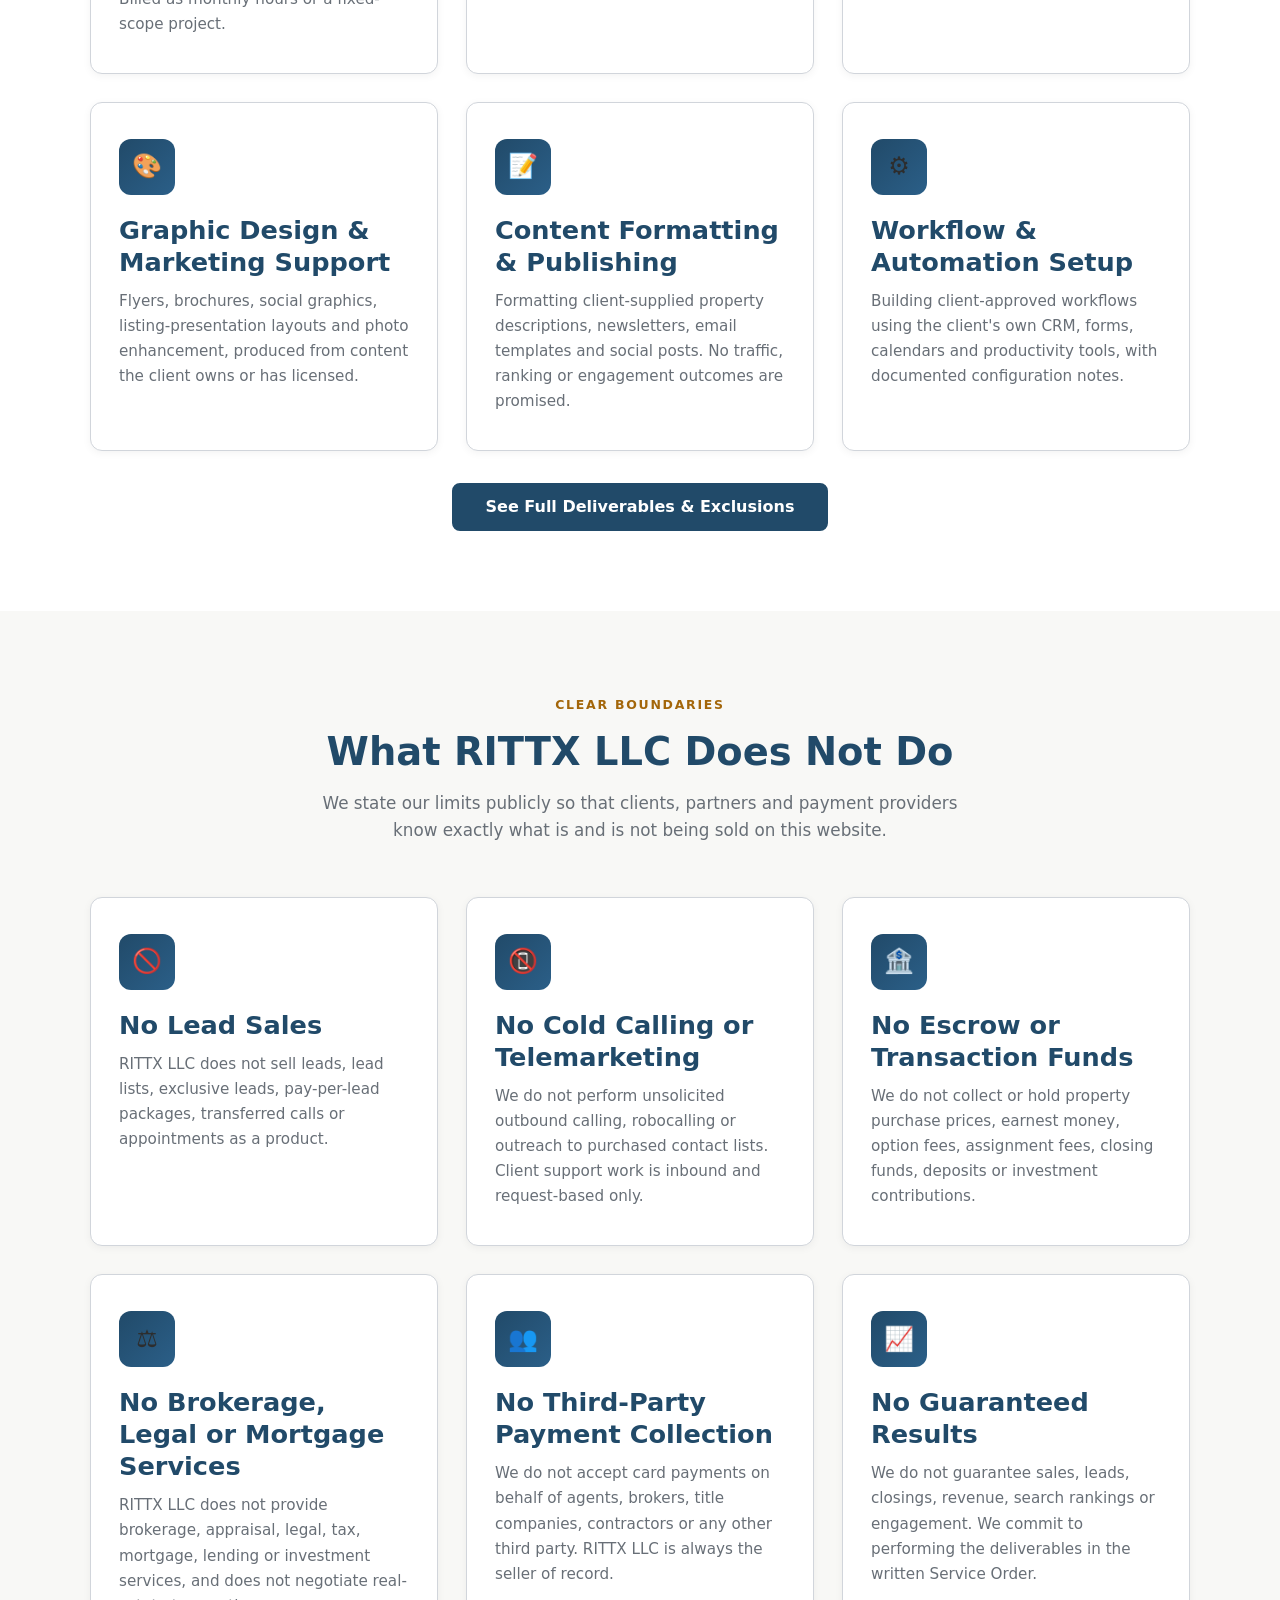
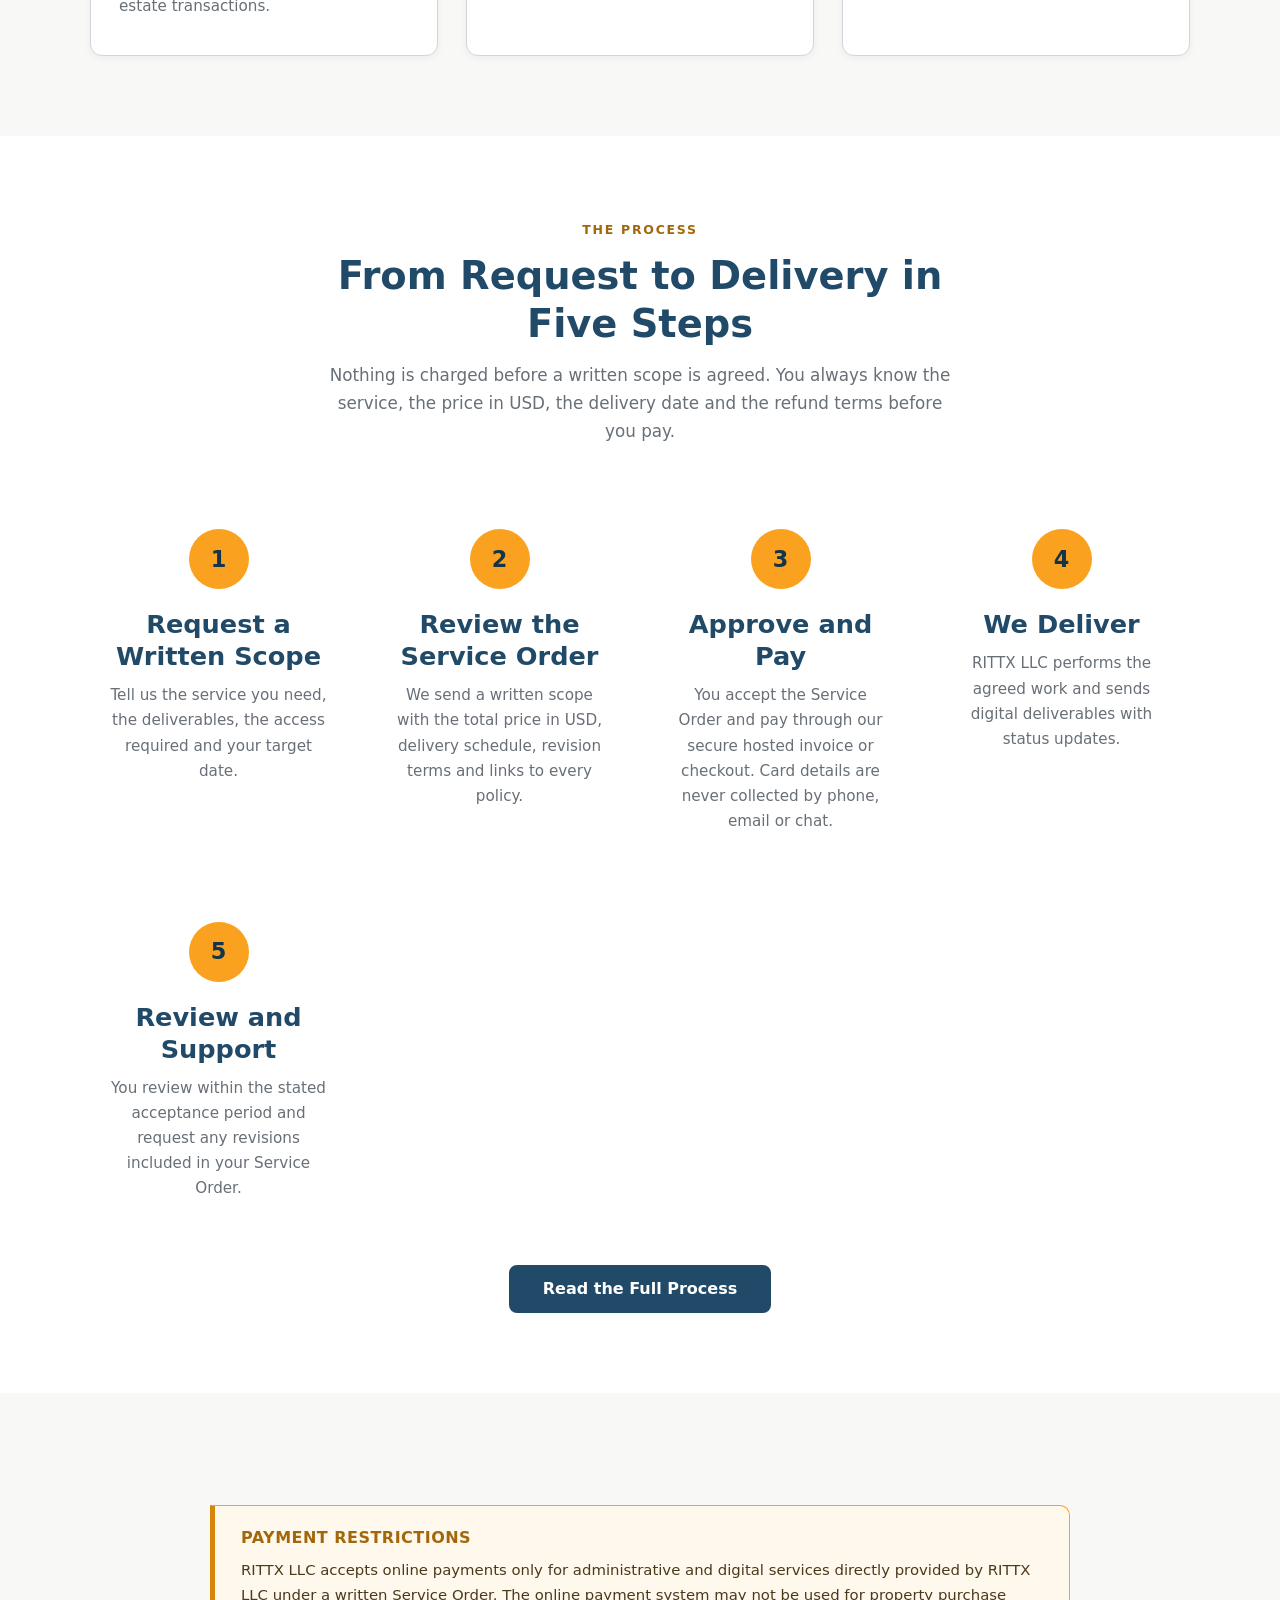
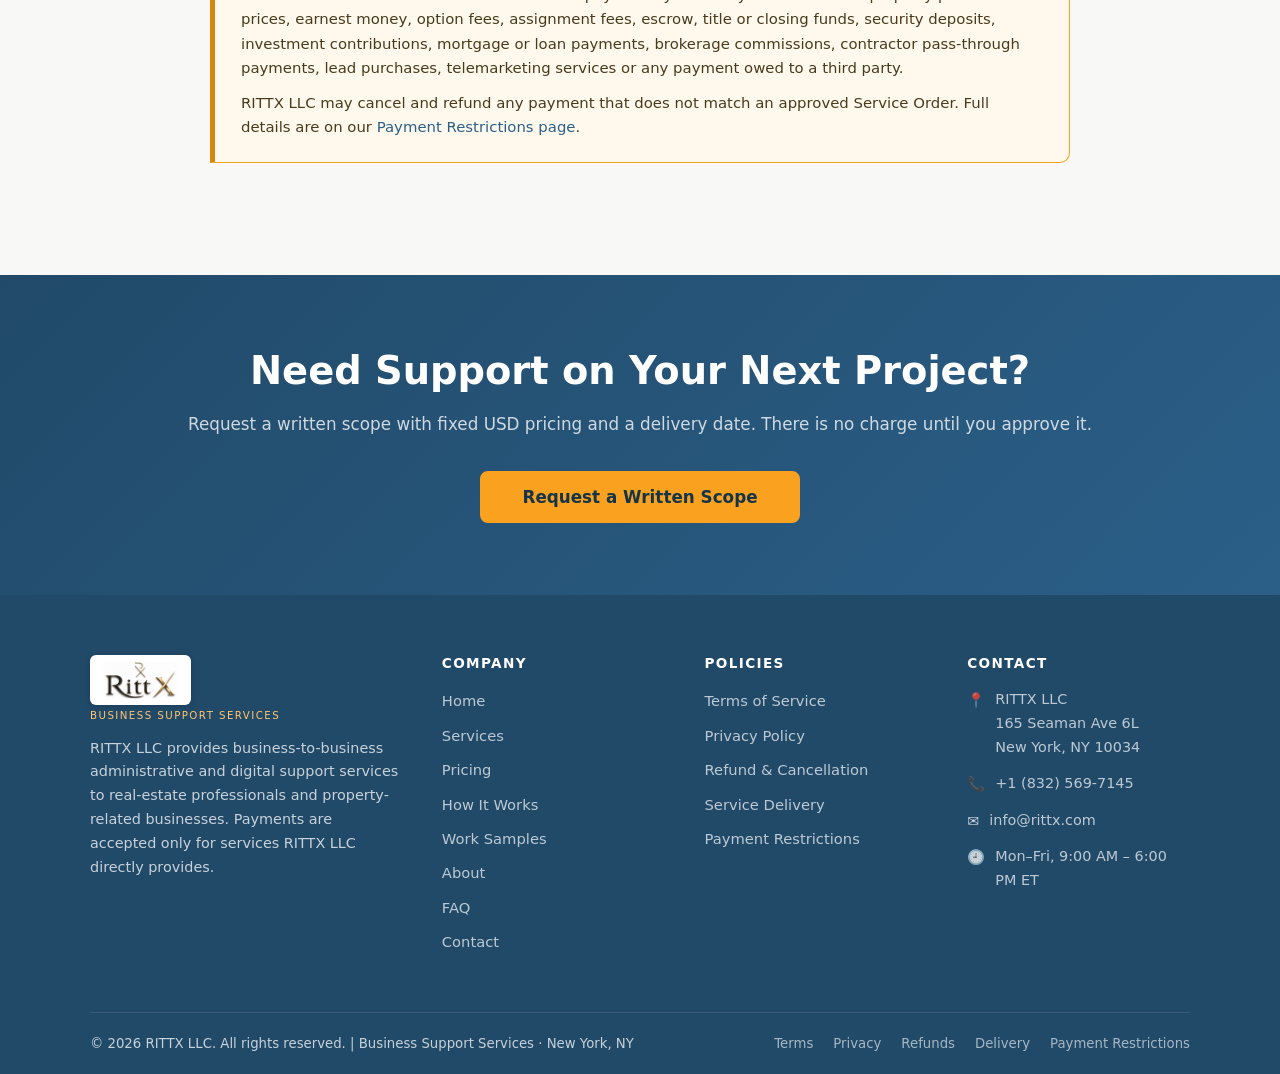
==== commit f43bce70: "Remove Document & File Organization service; route support/billing to support@rittx.com - Drops the " ====
--- a/index.html
+++ b/index.html
@@ -26,6 +26,7 @@
         <a href="services.html">Services</a>
         <a href="pricing.html">Pricing</a>
         <a href="how-it-works.html">How It Works</a>
+        <a href="work-samples.html">Work Samples</a>
         <a href="about.html">About</a>
         <a href="faq.html">FAQ</a>
         <a href="contact.html">Contact</a>
@@ -234,6 +235,7 @@
           <li><a href="services.html">Services</a></li>
           <li><a href="pricing.html">Pricing</a></li>
           <li><a href="how-it-works.html">How It Works</a></li>
+          <li><a href="work-samples.html">Work Samples</a></li>
           <li><a href="about.html">About</a></li>
           <li><a href="faq.html">FAQ</a></li>
           <li><a href="contact.html">Contact</a></li>
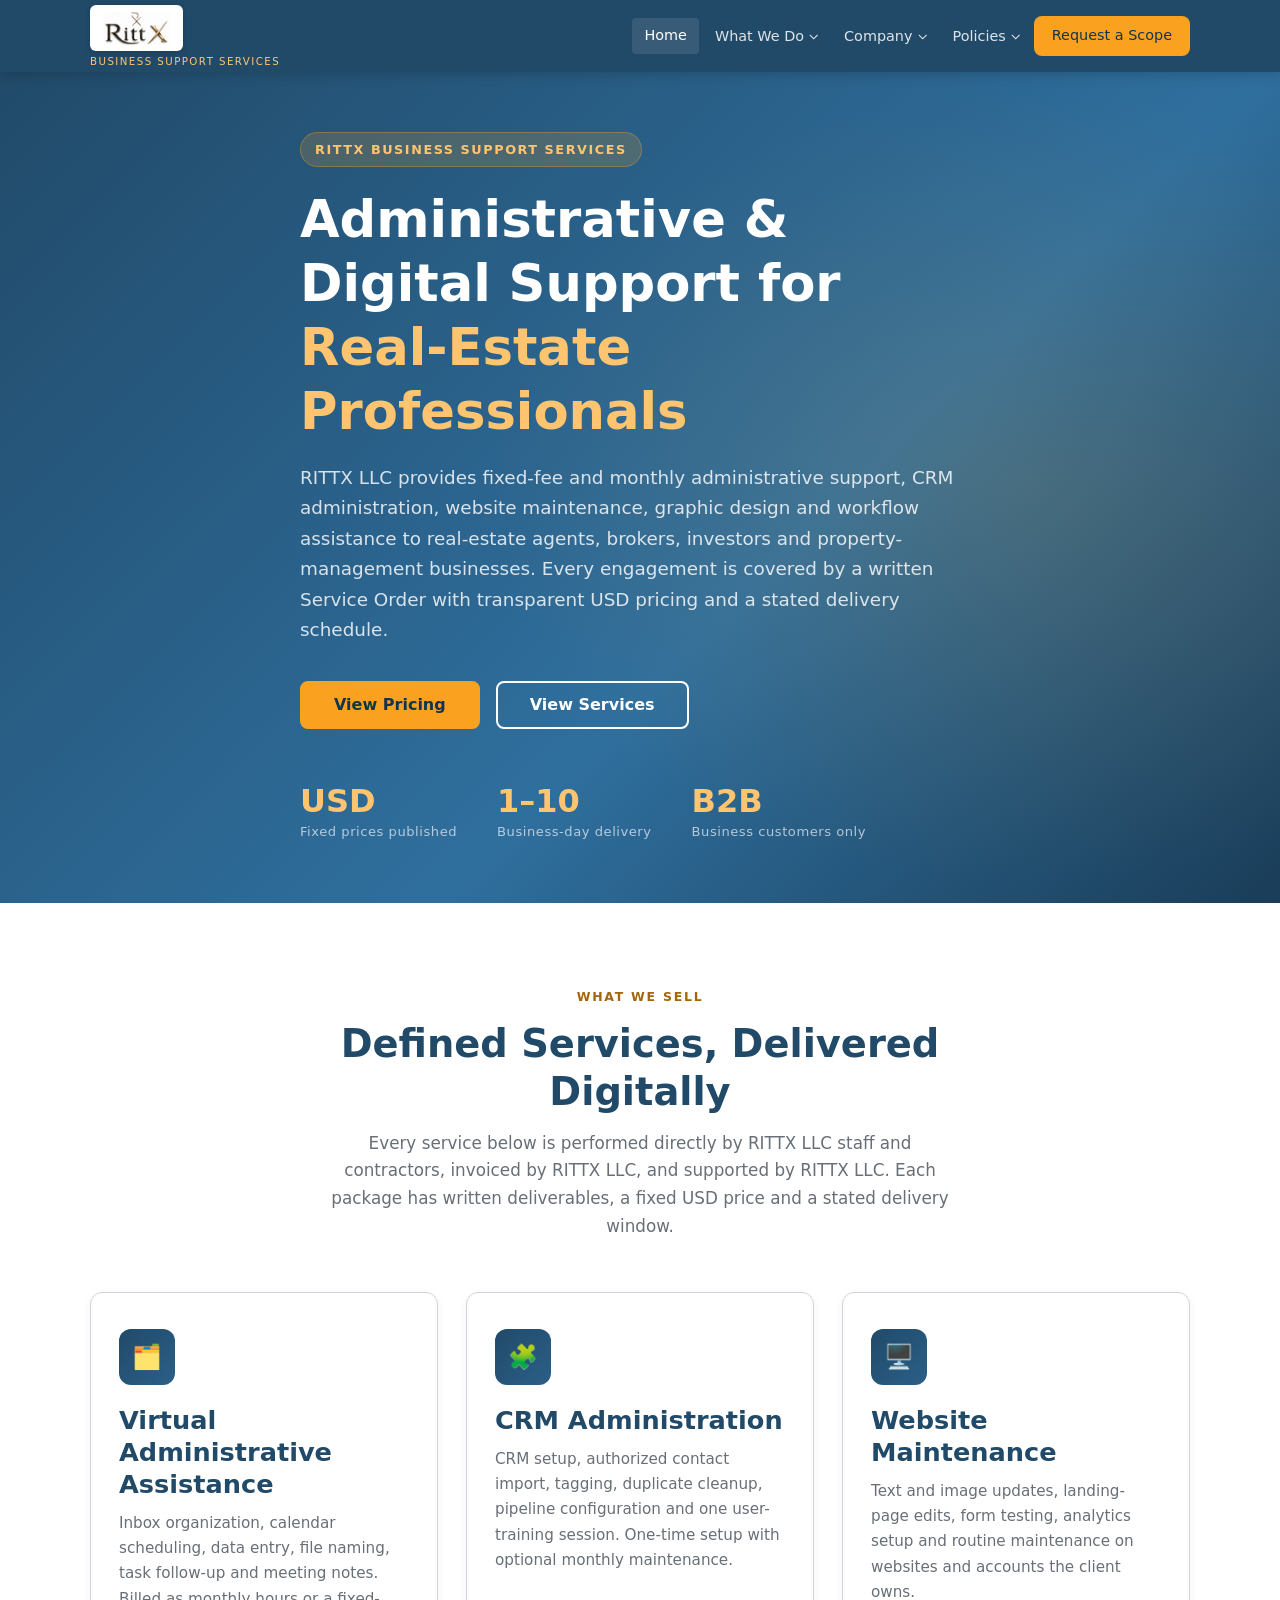
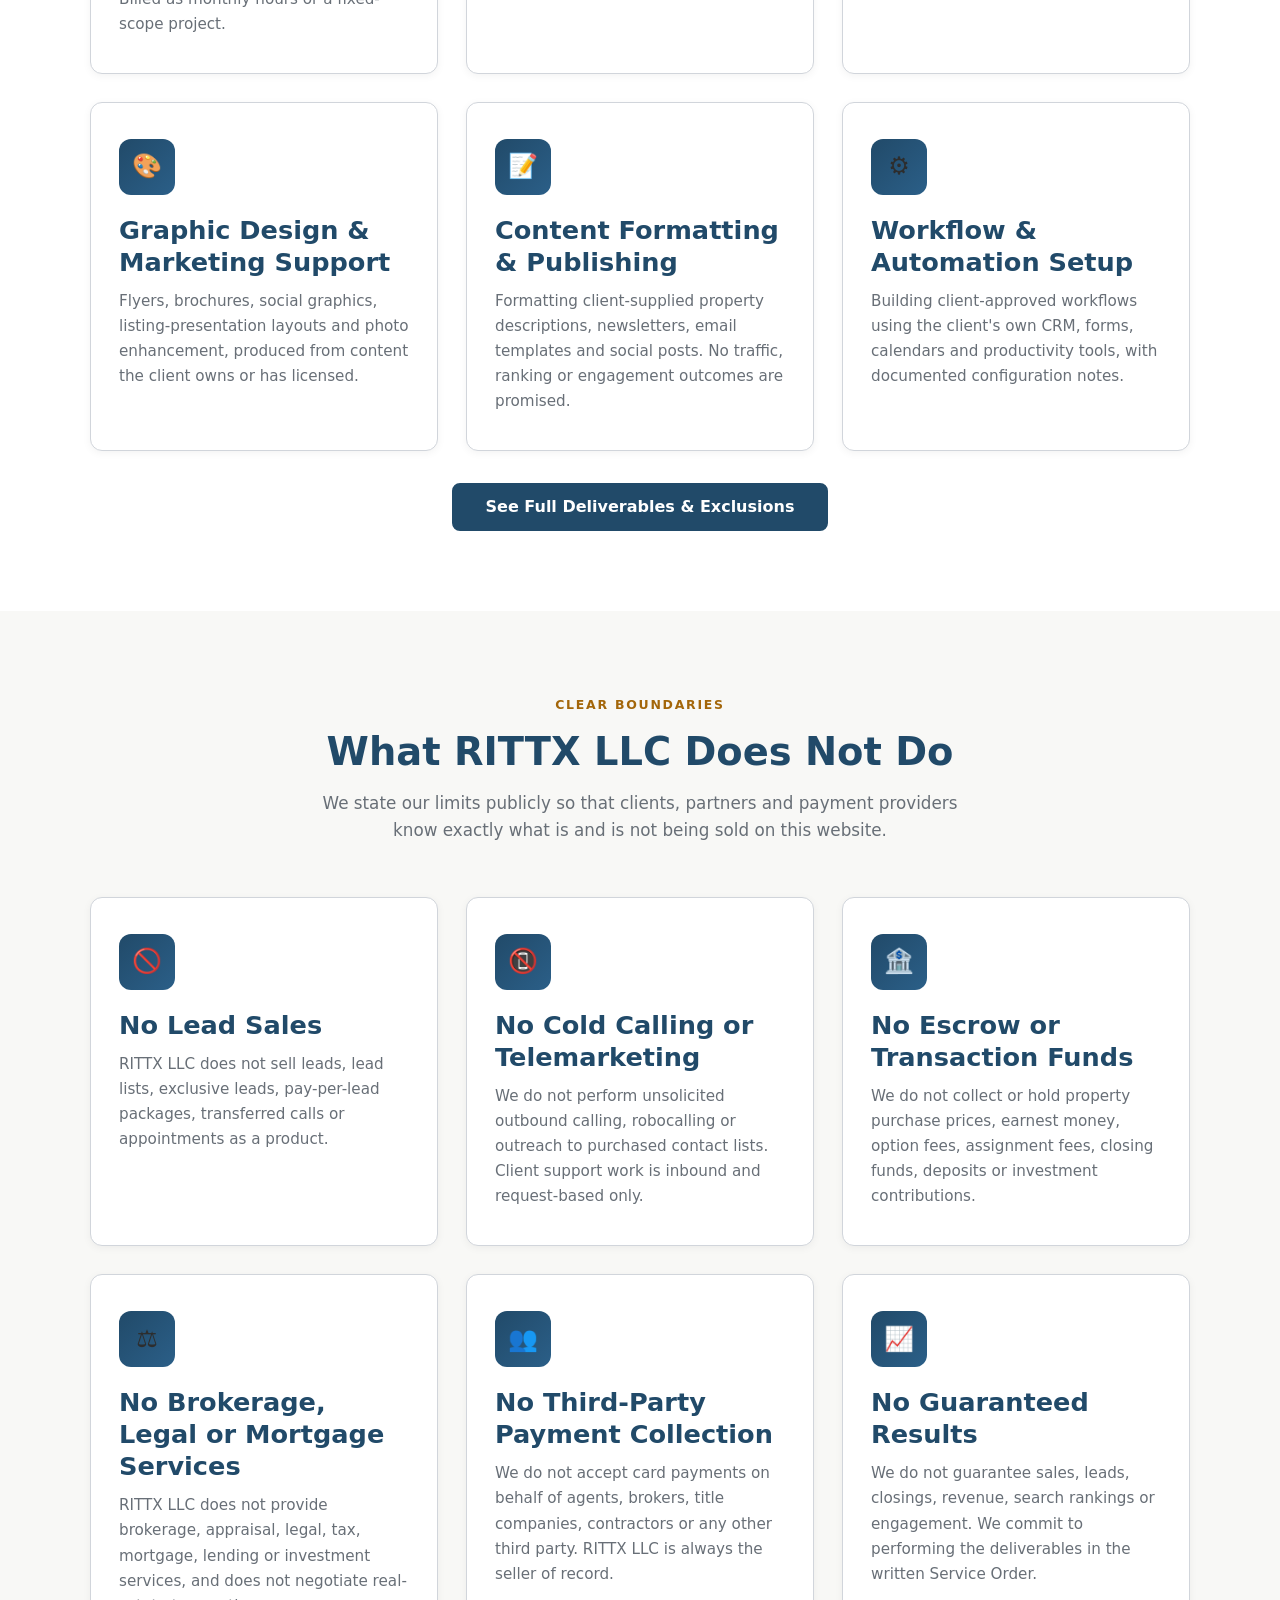
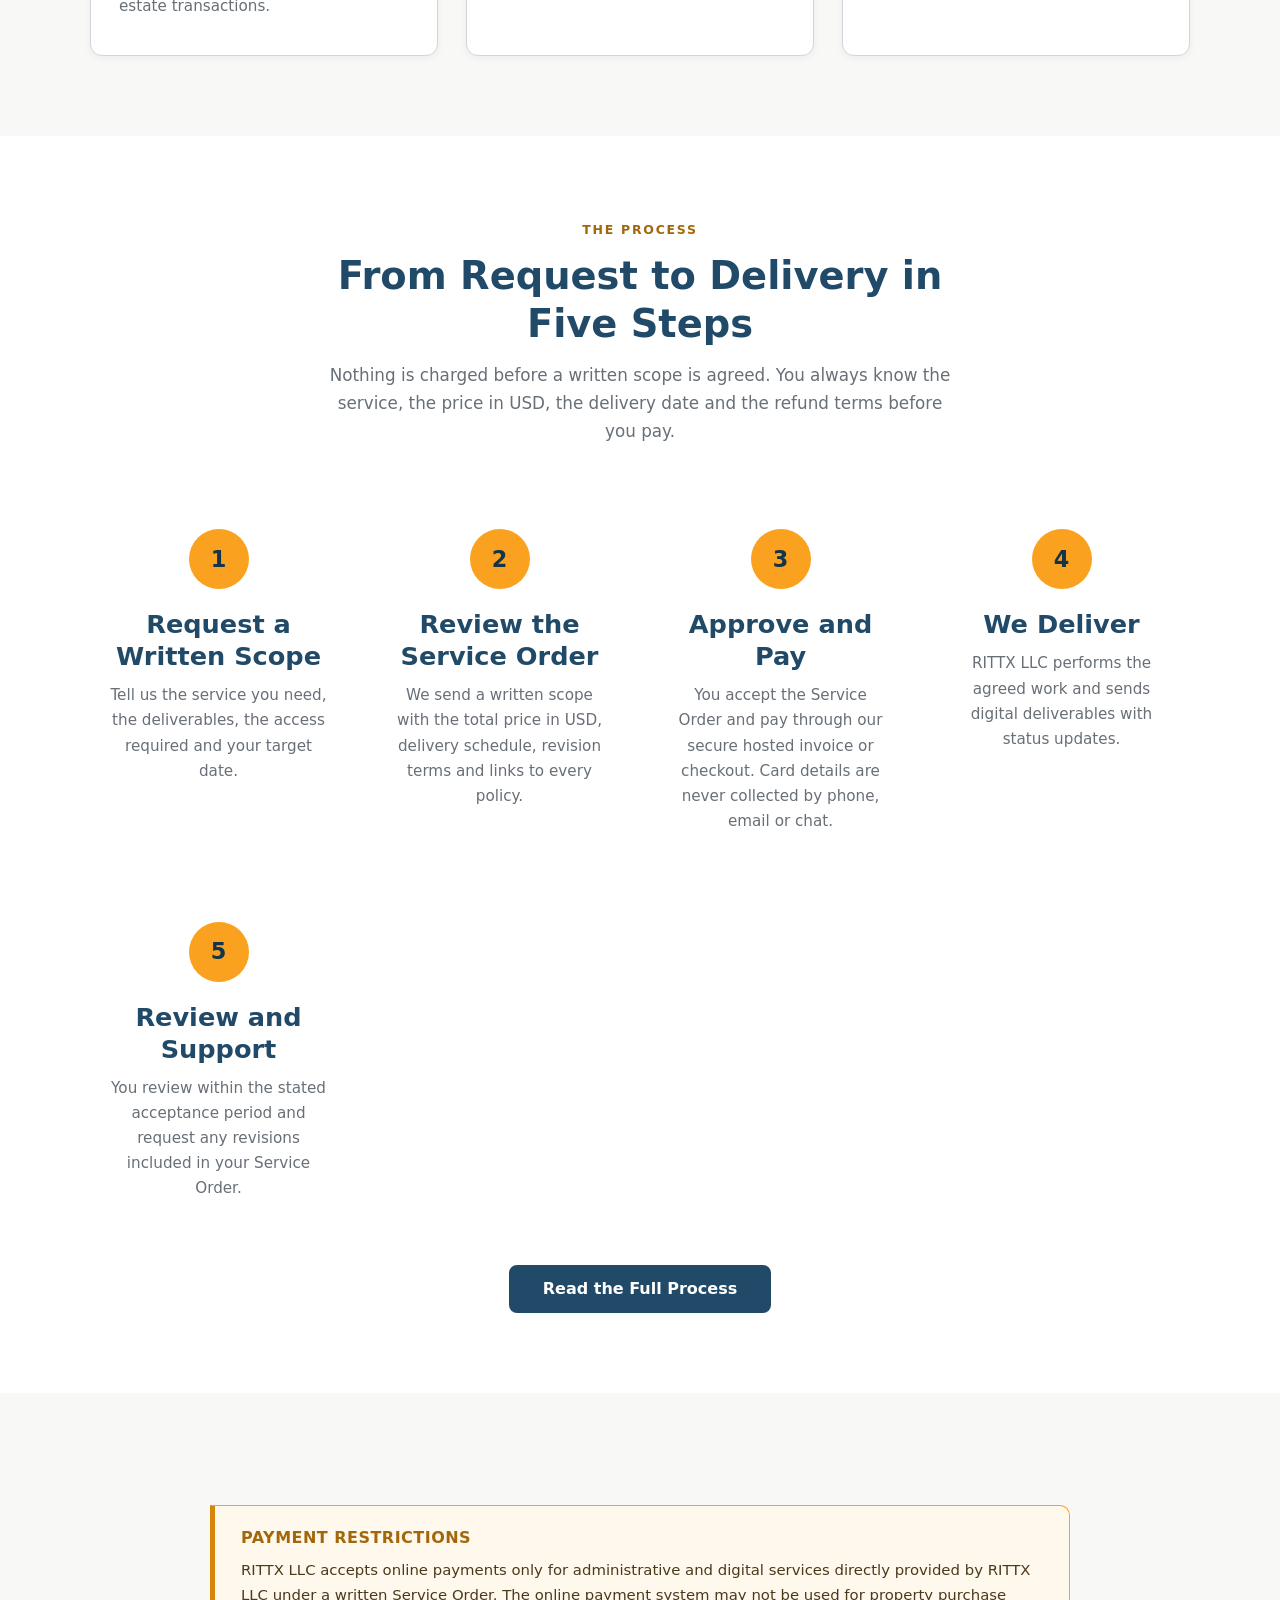
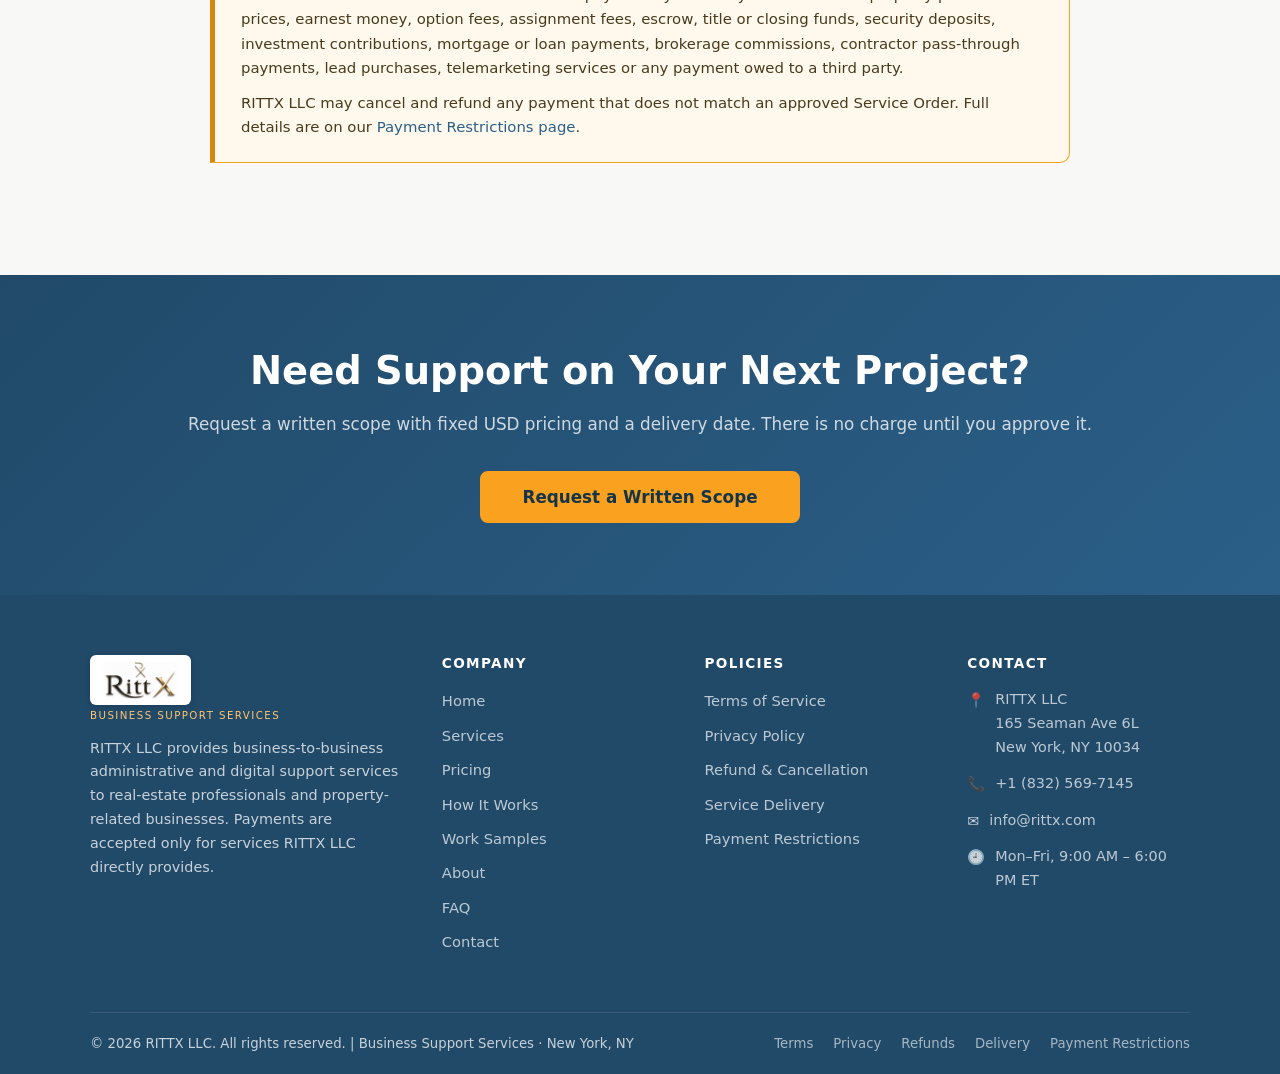
==== commit 9abafdca: "Replace flat header nav with grouped dropdown menu covering every page The nav had grown to nine ite" ====
--- a/index.html
+++ b/index.html
@@ -23,13 +23,33 @@
       </button>
       <nav class="main-nav" id="main-nav">
         <a href="index.html" class="active">Home</a>
-        <a href="services.html">Services</a>
-        <a href="pricing.html">Pricing</a>
-        <a href="how-it-works.html">How It Works</a>
-        <a href="work-samples.html">Work Samples</a>
-        <a href="about.html">About</a>
-        <a href="faq.html">FAQ</a>
-        <a href="contact.html">Contact</a>
+        <div class="nav-group">
+          <button type="button" class="nav-group-btn" aria-expanded="false">What We Do</button>
+          <div class="nav-dropdown">
+            <a href="services.html">Services</a>
+            <a href="pricing.html">Pricing</a>
+            <a href="how-it-works.html">How It Works</a>
+            <a href="work-samples.html">Work Samples</a>
+          </div>
+        </div>
+        <div class="nav-group">
+          <button type="button" class="nav-group-btn" aria-expanded="false">Company</button>
+          <div class="nav-dropdown">
+            <a href="about.html">About</a>
+            <a href="faq.html">FAQ</a>
+            <a href="contact.html">Contact</a>
+          </div>
+        </div>
+        <div class="nav-group">
+          <button type="button" class="nav-group-btn" aria-expanded="false">Policies</button>
+          <div class="nav-dropdown">
+            <a href="terms-and-conditions.html">Terms of Service</a>
+            <a href="privacy-policy.html">Privacy Policy</a>
+            <a href="refund-and-cancellation.html">Refund &amp; Cancellation</a>
+            <a href="service-delivery.html">Service Delivery</a>
+            <a href="payment-restrictions.html">Payment Restrictions</a>
+          </div>
+        </div>
         <a href="contact.html" class="nav-cta">Request a Scope</a>
       </nav>
     </div>
@@ -288,6 +308,47 @@
   function toggleNav() {
     document.getElementById('main-nav').classList.toggle('open');
   }
+
+  // Dropdowns: hover opens them on desktop via CSS; this handles tap/click,
+  // which is the only way they open inside the mobile sheet.
+  (function () {
+    var groups = Array.prototype.slice.call(document.querySelectorAll('.nav-group'));
+
+    groups.forEach(function (group) {
+      var btn = group.querySelector('.nav-group-btn');
+      if (!btn) return;
+      btn.addEventListener('click', function (e) {
+        e.stopPropagation();
+        var wasOpen = group.classList.contains('open');
+        groups.forEach(function (g) { g.classList.remove('open'); });
+        groups.forEach(function (g) {
+          var b = g.querySelector('.nav-group-btn');
+          if (b) b.setAttribute('aria-expanded', 'false');
+        });
+        if (!wasOpen) {
+          group.classList.add('open');
+          btn.setAttribute('aria-expanded', 'true');
+        }
+      });
+    });
+
+    document.addEventListener('click', function () {
+      groups.forEach(function (g) {
+        g.classList.remove('open');
+        var b = g.querySelector('.nav-group-btn');
+        if (b) b.setAttribute('aria-expanded', 'false');
+      });
+    });
+
+    document.addEventListener('keydown', function (e) {
+      if (e.key !== 'Escape') return;
+      groups.forEach(function (g) {
+        g.classList.remove('open');
+        var b = g.querySelector('.nav-group-btn');
+        if (b) b.setAttribute('aria-expanded', 'false');
+      });
+    });
+  })();
 </script>
 </body>
 </html>
--- a/style.css
+++ b/style.css
@@ -210,6 +210,81 @@
   background: var(--white);
   border-radius: 2px;
   transition: var(--transition);
+}
+
+/* ---- Nav dropdowns ----
+   Grouping the 13 public pages under four top-level items keeps the header row
+   short enough to fit beside the logo, and puts every page — including all five
+   policies — one hover away from the header. */
+.nav-group { position: relative; }
+.nav-group-btn {
+  display: flex;
+  align-items: center;
+  gap: 6px;
+  background: none;
+  border: none;
+  cursor: pointer;
+  font-family: inherit;
+  color: rgba(255,255,255,0.85);
+  font-size: 0.9rem;
+  font-weight: 500;
+  padding: 6px 12px;
+  border-radius: 4px;
+  transition: var(--transition);
+  white-space: nowrap;
+}
+.nav-group-btn::after {
+  content: "";
+  border: solid currentColor;
+  border-width: 0 1.5px 1.5px 0;
+  padding: 2.5px;
+  transform: rotate(45deg) translateY(-1px);
+  transition: var(--transition);
+}
+.nav-group-btn:hover,
+.nav-group-btn.active,
+.nav-group:hover .nav-group-btn {
+  color: var(--white);
+  background: rgba(255,255,255,0.1);
+}
+.nav-dropdown {
+  display: none;
+  position: absolute;
+  top: calc(100% + 10px);
+  left: 0;
+  min-width: 232px;
+  background: var(--white);
+  border: 1px solid var(--border);
+  border-radius: 10px;
+  box-shadow: 0 12px 32px rgba(0,0,0,0.18);
+  padding: 8px;
+  z-index: 1100;
+}
+/* bridge the gap so the menu doesn't close while the cursor travels to it */
+.nav-group::after {
+  content: "";
+  position: absolute;
+  top: 100%;
+  left: 0;
+  right: 0;
+  height: 12px;
+}
+.nav-group:hover .nav-dropdown,
+.nav-group:focus-within .nav-dropdown,
+.nav-group.open .nav-dropdown { display: block; }
+.nav-dropdown a {
+  display: block;
+  color: var(--navy);
+  font-size: 0.9rem;
+  font-weight: 500;
+  padding: 9px 14px;
+  border-radius: 6px;
+  white-space: nowrap;
+}
+.nav-dropdown a:hover,
+.nav-dropdown a.active {
+  background: var(--off-white);
+  color: var(--gold-text);
 }
 
 /* Mobile nav */
@@ -234,6 +309,40 @@
     font-size: 1rem;
   }
   .main-nav a.nav-cta { text-align: center; margin-top: 8px; }
+
+  /* Dropdowns become tap-to-expand accordions inside the mobile sheet */
+  .nav-group { width: 100%; }
+  .nav-group::after { display: none; }
+  .nav-group-btn {
+    width: 100%;
+    justify-content: space-between;
+    padding: 12px 16px;
+    font-size: 1rem;
+  }
+  .nav-group:hover .nav-dropdown,
+  .nav-group:focus-within .nav-dropdown { display: none; }
+  .nav-group.open .nav-dropdown { display: block; }
+  .nav-group.open .nav-group-btn::after { transform: rotate(-135deg) translateY(-1px); }
+  .nav-dropdown {
+    position: static;
+    min-width: 0;
+    background: rgba(255,255,255,0.06);
+    border: none;
+    box-shadow: none;
+    border-radius: 8px;
+    margin: 4px 0 6px;
+    padding: 4px;
+  }
+  .nav-dropdown a {
+    color: rgba(255,255,255,0.85);
+    padding: 11px 16px 11px 28px;
+    font-size: 0.95rem;
+  }
+  .nav-dropdown a:hover,
+  .nav-dropdown a.active {
+    background: rgba(255,255,255,0.1);
+    color: var(--white);
+  }
 }
 
 /* ---- Hero ---- */
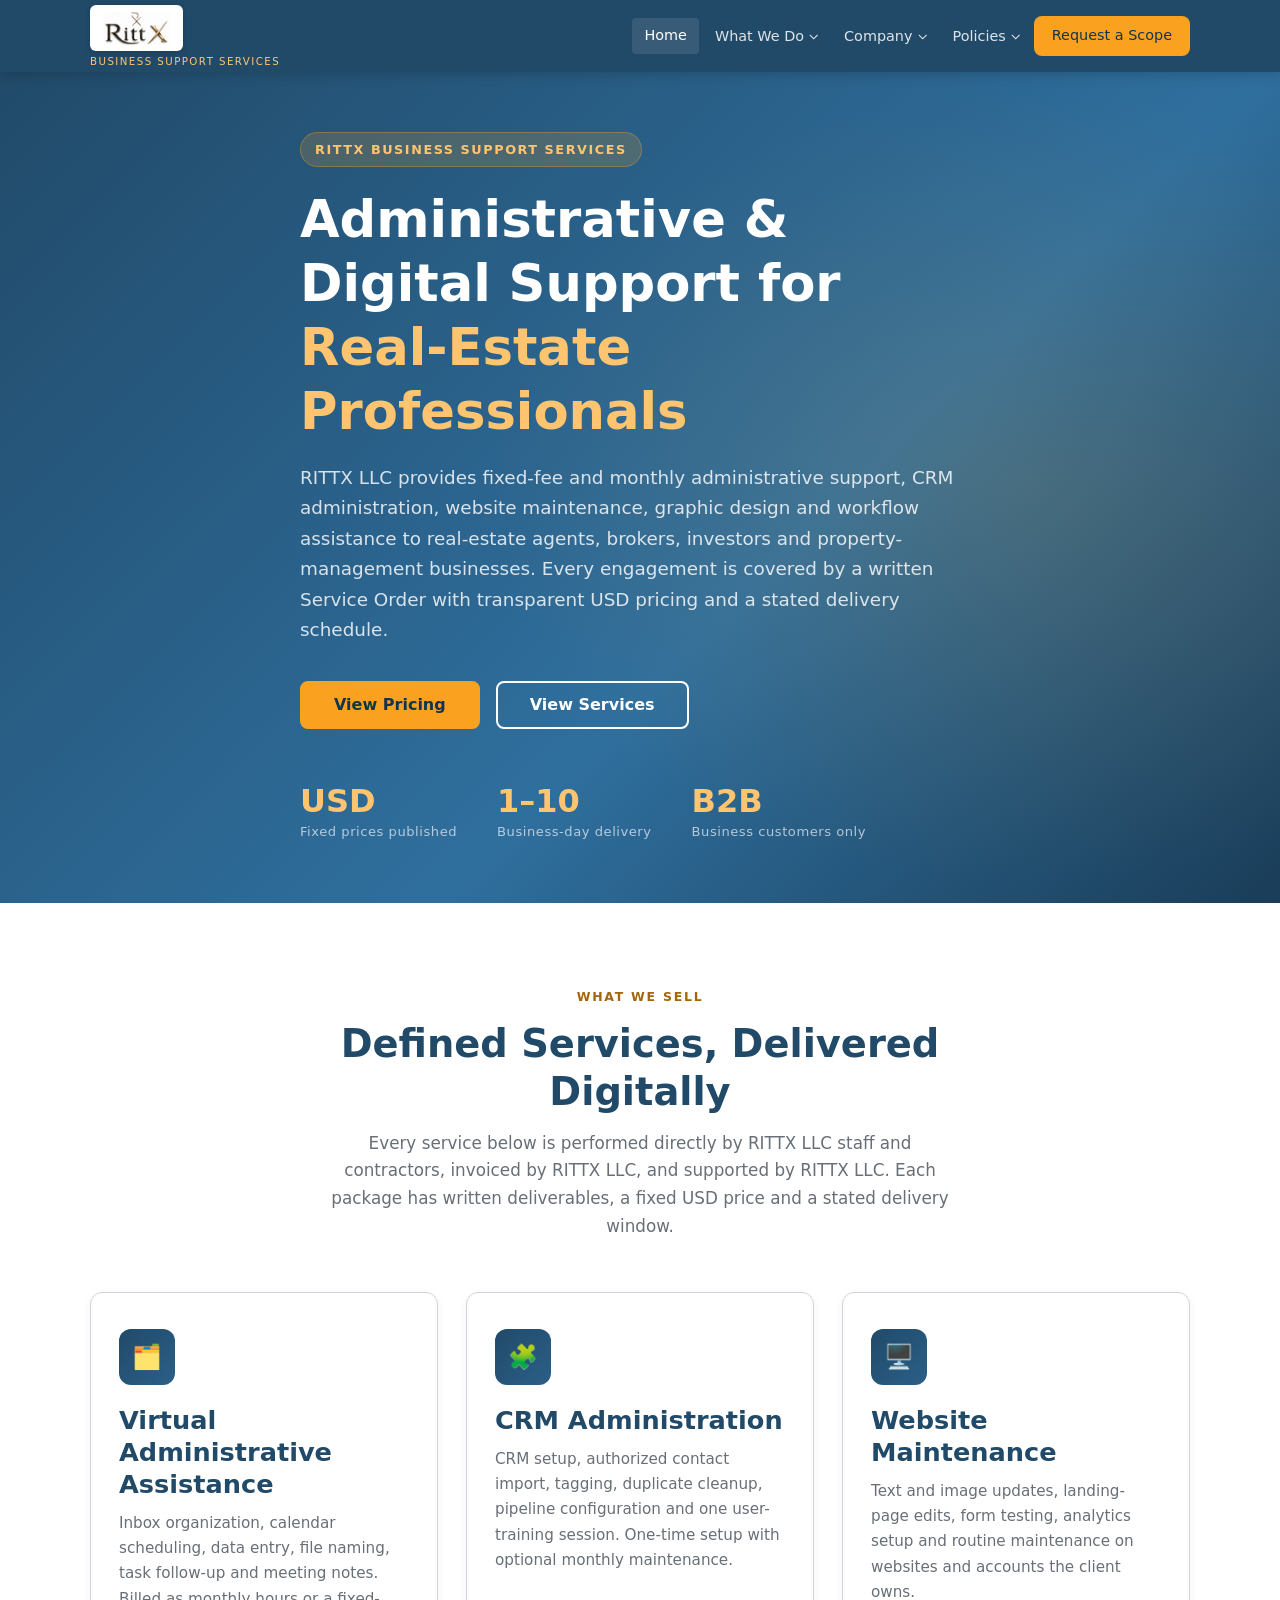
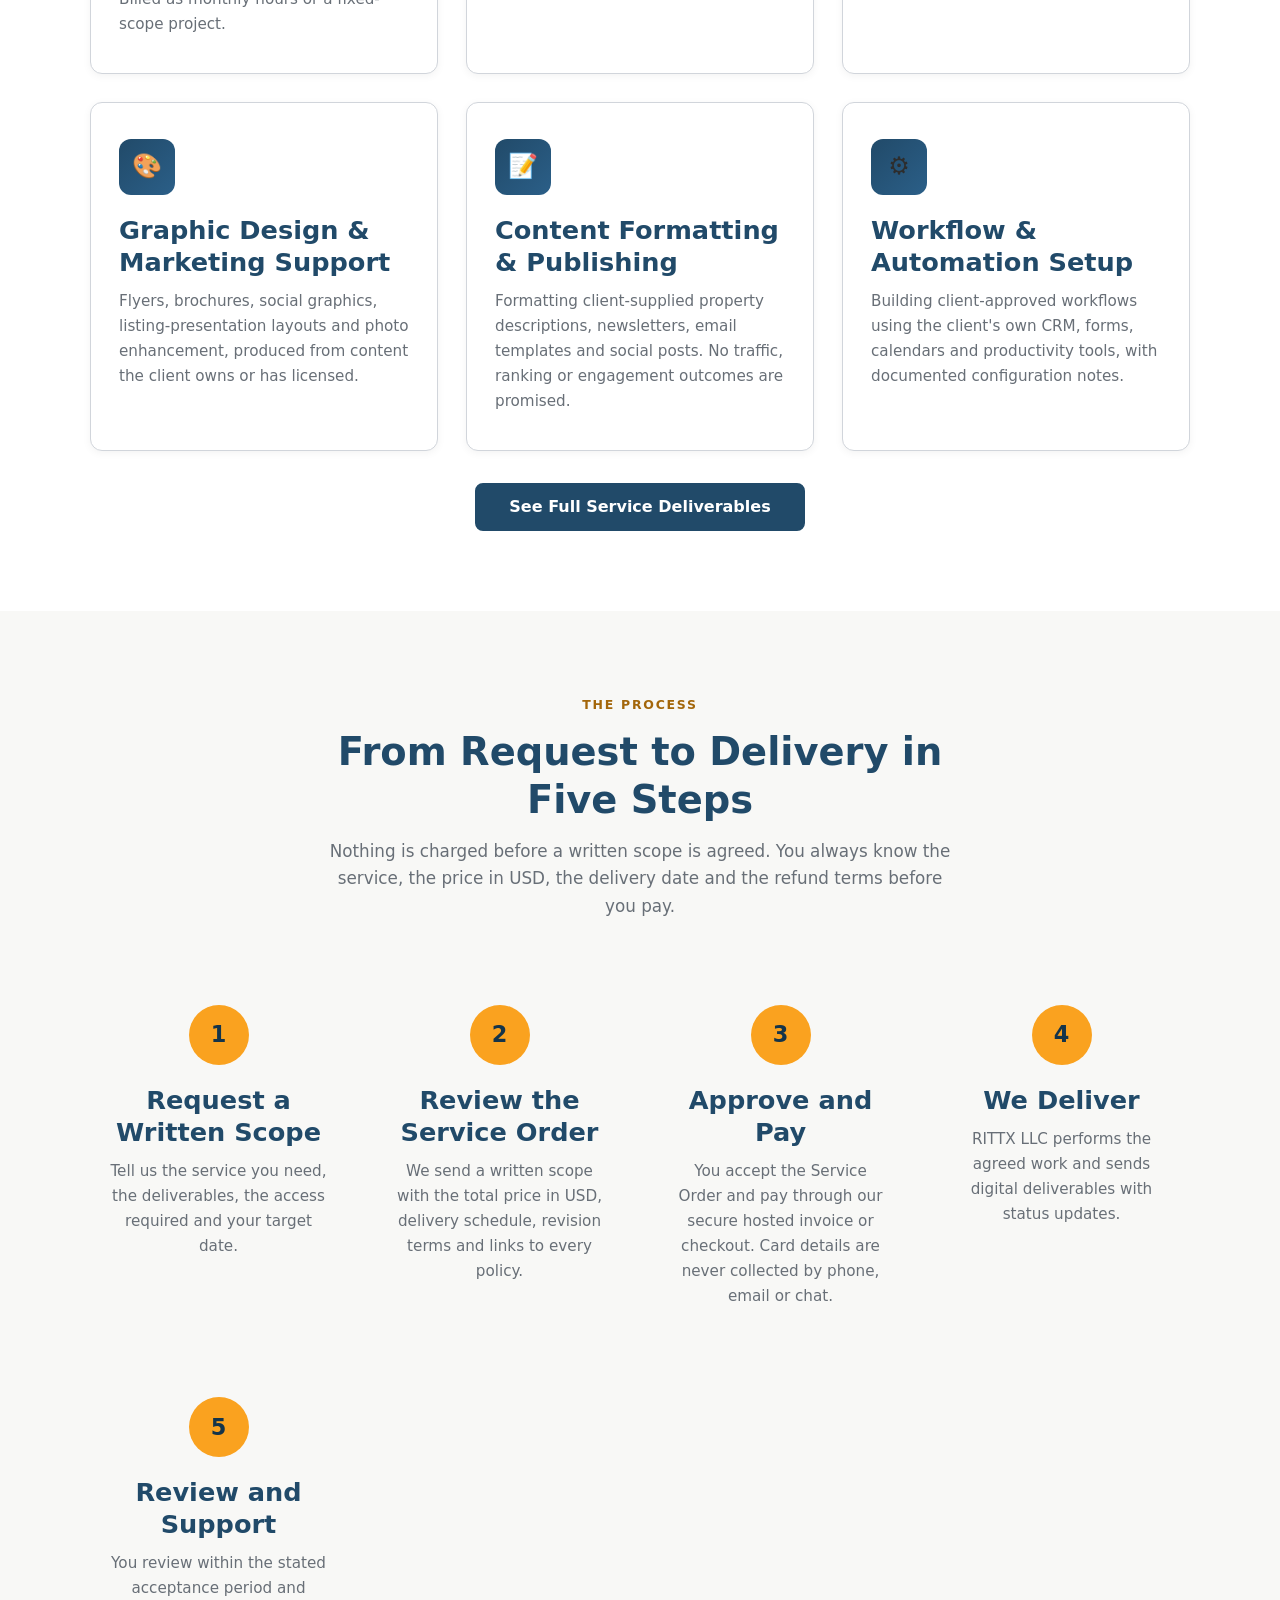
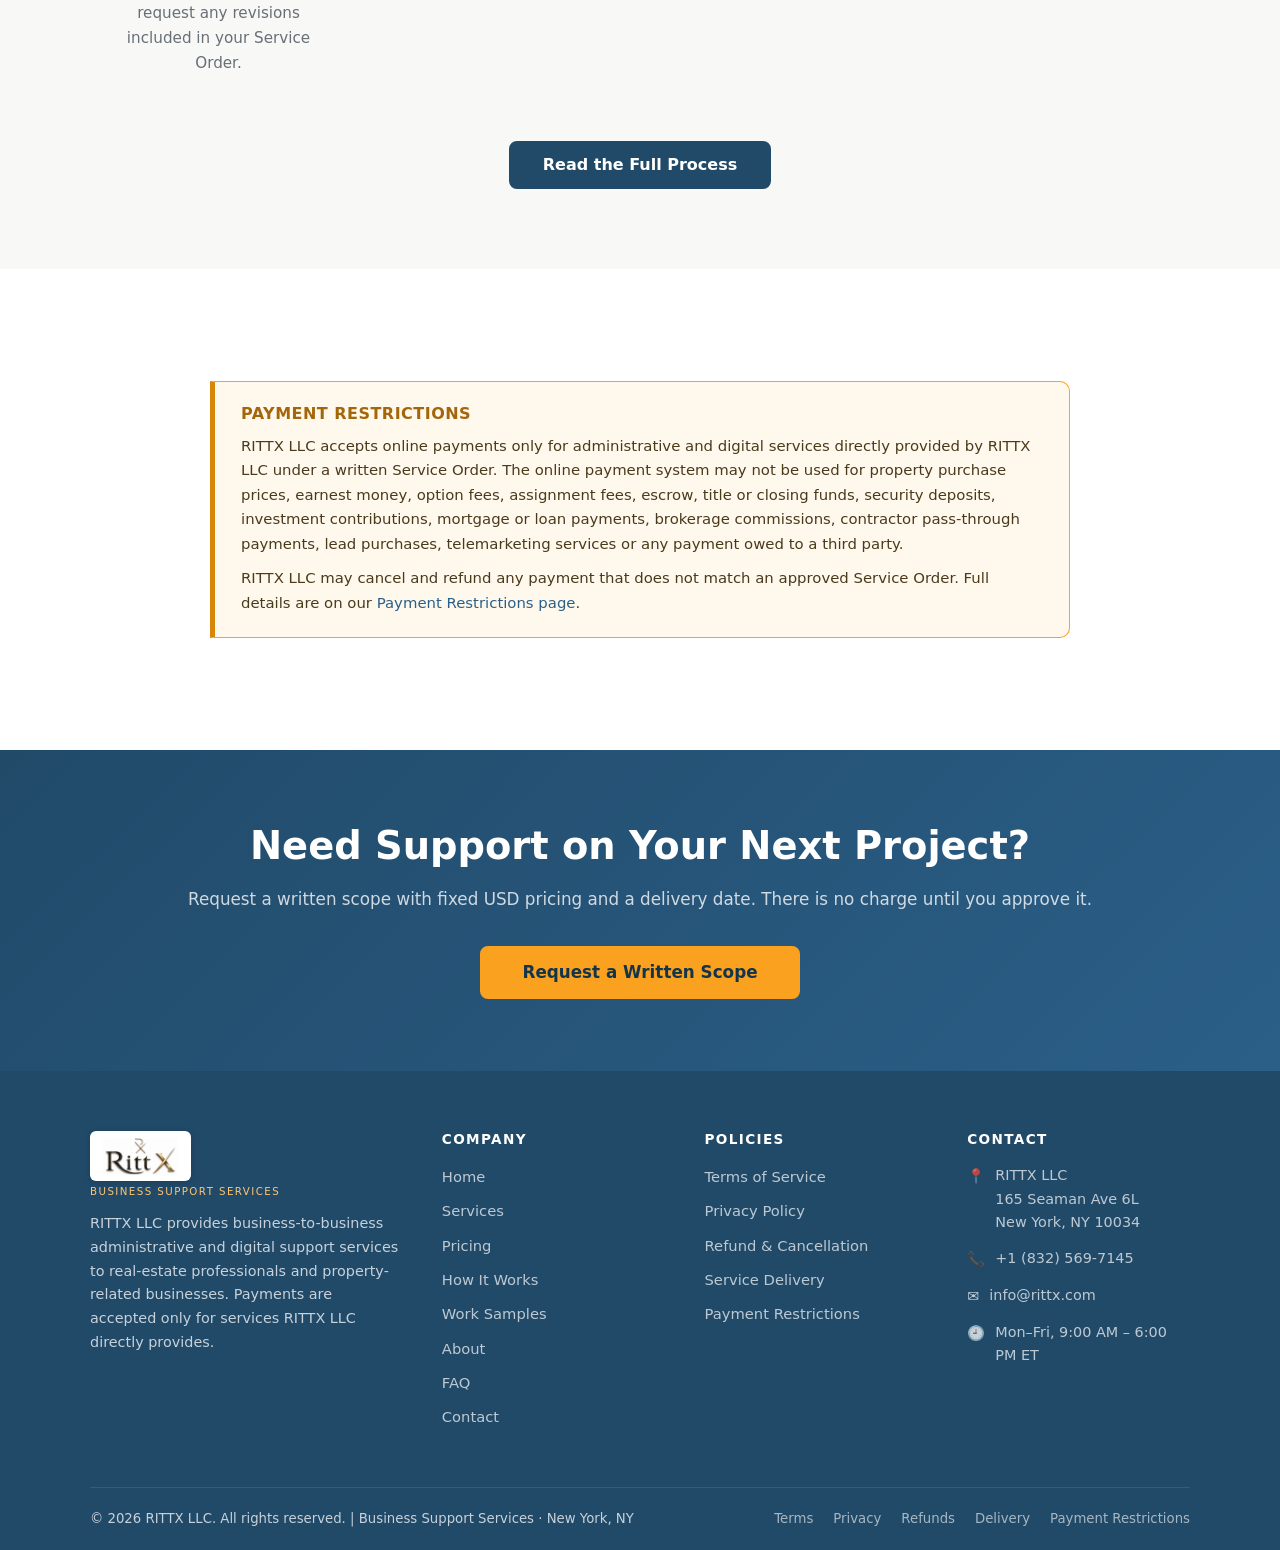
==== commit 464f1476: "Lead with what RITTX does; drop the negative sections from marketing pages The homepage "What RITTX " ====
--- a/index.html
+++ b/index.html
@@ -5,8 +5,19 @@
   <meta name="viewport" content="width=device-width, initial-scale=1.0" />
   <title>RITTX LLC — Business Support Services for Real-Estate Professionals</title>
   <meta name="description" content="RITTX LLC provides fixed-fee administrative and digital support services to real-estate professionals: virtual admin assistance, CRM administration, website maintenance and marketing design. Prices in USD." />
+  <link rel="canonical" href="https://rittx.com/" />
+  <meta property="og:type" content="website" />
+  <meta property="og:site_name" content="RITTX LLC" />
+  <meta property="og:url" content="https://rittx.com/" />
+  <meta property="og:title" content="RITTX LLC — Business Support Services for Real-Estate Professionals" />
+  <meta property="og:description" content="RITTX LLC provides fixed-fee administrative and digital support services to real-estate professionals: virtual admin assistance, CRM administration, website maintenance and marketing design. Prices in USD." />
+  <meta property="og:image" content="https://rittx.com/assets/rittx-wordmark.png" />
+  <meta name="twitter:card" content="summary" />
+  <meta name="twitter:title" content="RITTX LLC — Business Support Services for Real-Estate Professionals" />
+  <meta name="twitter:description" content="RITTX LLC provides fixed-fee administrative and digital support services to real-estate professionals: virtual admin assistance, CRM administration, website maintenance and marketing design. Prices in USD." />
+  <meta name="twitter:image" content="https://rittx.com/assets/rittx-wordmark.png" />
   <link rel="icon" type="image/png" href="assets/favicon.png" />
-  <link rel="stylesheet" href="style.css" />
+  <link rel="stylesheet" href="style.css?v=2" />
 </head>
 <body>
 
@@ -47,7 +58,6 @@
             <a href="privacy-policy.html">Privacy Policy</a>
             <a href="refund-and-cancellation.html">Refund &amp; Cancellation</a>
             <a href="service-delivery.html">Service Delivery</a>
-            <a href="payment-restrictions.html">Payment Restrictions</a>
           </div>
         </div>
         <a href="contact.html" class="nav-cta">Request a Scope</a>
@@ -126,56 +136,13 @@
       </div>
     </div>
     <div class="text-center mt-32">
-      <a href="services.html" class="btn btn-navy">See Full Deliverables &amp; Exclusions</a>
-    </div>
-  </div>
-</section>
-
-<!-- ========== WHAT WE DO NOT DO ========== -->
+      <a href="services.html" class="btn btn-navy">See Full Service Deliverables</a>
+    </div>
+  </div>
+</section>
+
+<!-- ========== HOW IT WORKS ========== -->
 <section class="section section-alt">
-  <div class="container">
-    <div class="section-header">
-      <span class="eyebrow">Clear Boundaries</span>
-      <h2>What RITTX LLC Does Not Do</h2>
-      <p>We state our limits publicly so that clients, partners and payment providers know exactly what is and is not being sold on this website.</p>
-    </div>
-    <div class="card-grid">
-      <div class="card">
-        <div class="card-icon">🚫</div>
-        <h3>No Lead Sales</h3>
-        <p>RITTX LLC does not sell leads, lead lists, exclusive leads, pay-per-lead packages, transferred calls or appointments as a product.</p>
-      </div>
-      <div class="card">
-        <div class="card-icon">📵</div>
-        <h3>No Cold Calling or Telemarketing</h3>
-        <p>We do not perform unsolicited outbound calling, robocalling or outreach to purchased contact lists. Client support work is inbound and request-based only.</p>
-      </div>
-      <div class="card">
-        <div class="card-icon">🏦</div>
-        <h3>No Escrow or Transaction Funds</h3>
-        <p>We do not collect or hold property purchase prices, earnest money, option fees, assignment fees, closing funds, deposits or investment contributions.</p>
-      </div>
-      <div class="card">
-        <div class="card-icon">⚖️</div>
-        <h3>No Brokerage, Legal or Mortgage Services</h3>
-        <p>RITTX LLC does not provide brokerage, appraisal, legal, tax, mortgage, lending or investment services, and does not negotiate real-estate transactions.</p>
-      </div>
-      <div class="card">
-        <div class="card-icon">👥</div>
-        <h3>No Third-Party Payment Collection</h3>
-        <p>We do not accept card payments on behalf of agents, brokers, title companies, contractors or any other third party. RITTX LLC is always the seller of record.</p>
-      </div>
-      <div class="card">
-        <div class="card-icon">📈</div>
-        <h3>No Guaranteed Results</h3>
-        <p>We do not guarantee sales, leads, closings, revenue, search rankings or engagement. We commit to performing the deliverables in the written Service Order.</p>
-      </div>
-    </div>
-  </div>
-</section>
-
-<!-- ========== HOW IT WORKS ========== -->
-<section class="section">
   <div class="container">
     <div class="section-header">
       <span class="eyebrow">The Process</span>
@@ -216,7 +183,7 @@
 </section>
 
 <!-- ========== PAYMENT RESTRICTIONS ========== -->
-<section class="section section-alt">
+<section class="section">
   <div class="container">
     <div class="legal-content">
       <div class="restrict-notice">
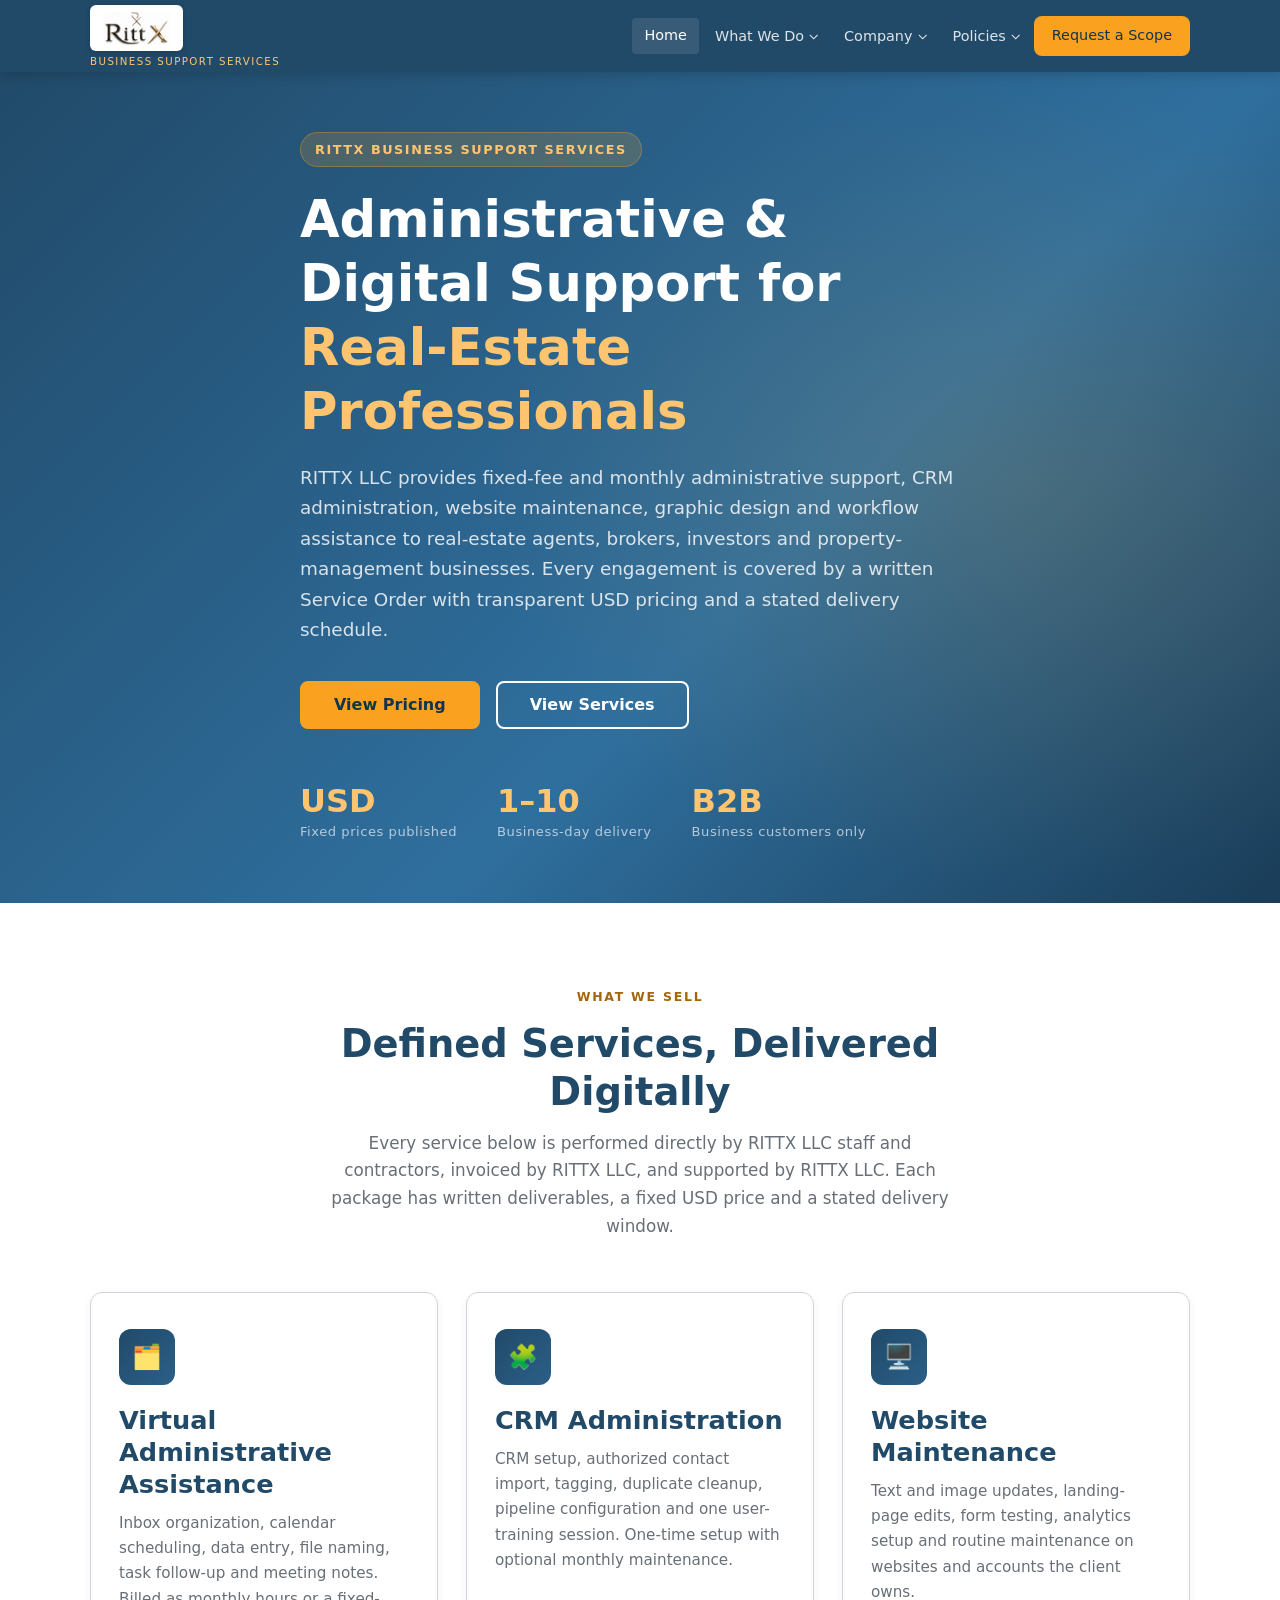
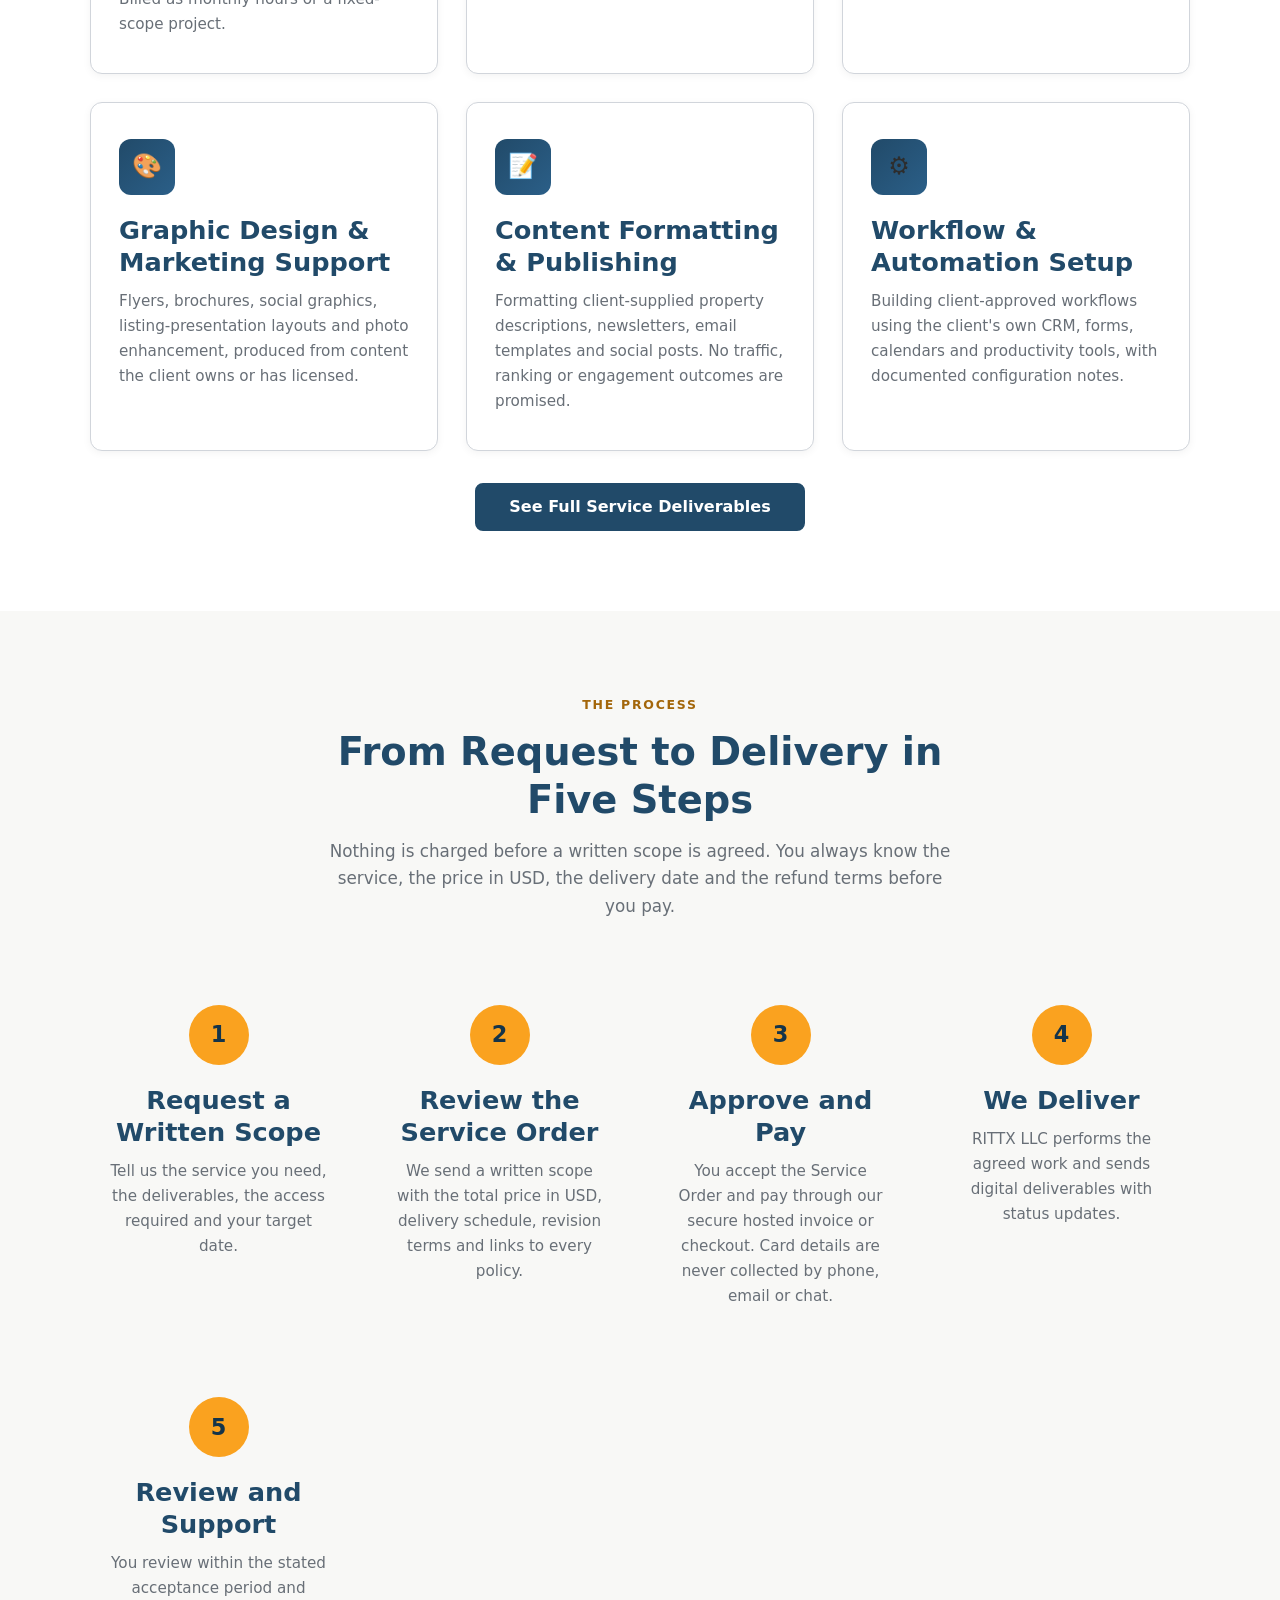
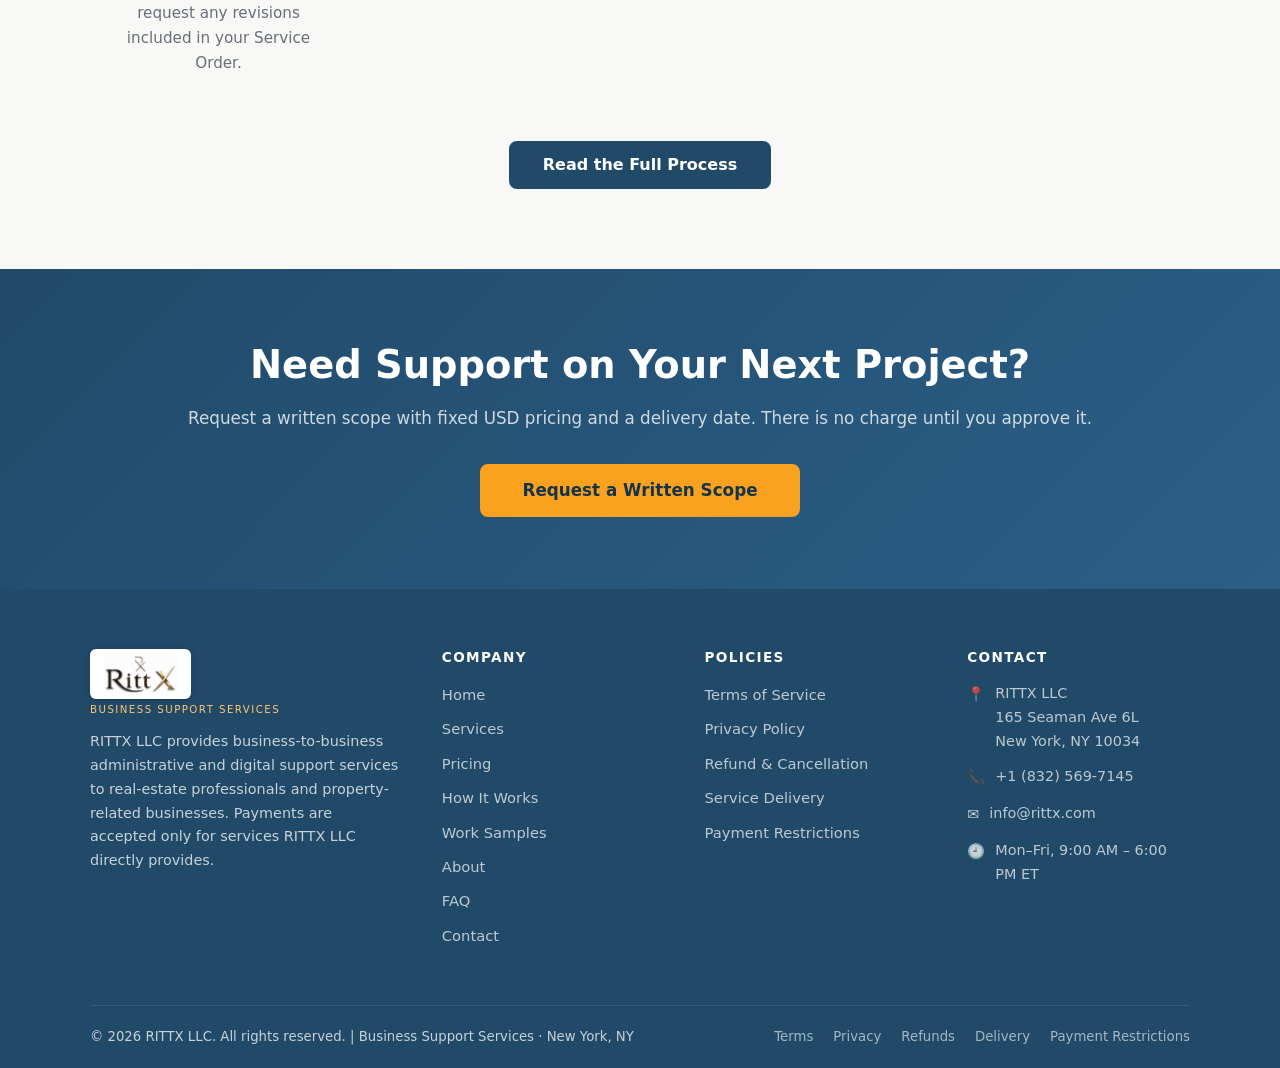
==== commit 75a35922: "Drop the repeated payment-restrictions notice from marketing pages The same 90-word restrictions par" ====
--- a/index.html
+++ b/index.html
@@ -182,19 +182,6 @@
   </div>
 </section>
 
-<!-- ========== PAYMENT RESTRICTIONS ========== -->
-<section class="section">
-  <div class="container">
-    <div class="legal-content">
-      <div class="restrict-notice">
-        <h4>Payment Restrictions</h4>
-        <p>RITTX LLC accepts online payments only for administrative and digital services directly provided by RITTX LLC under a written Service Order. The online payment system may not be used for property purchase prices, earnest money, option fees, assignment fees, escrow, title or closing funds, security deposits, investment contributions, mortgage or loan payments, brokerage commissions, contractor pass-through payments, lead purchases, telemarketing services or any payment owed to a third party.</p>
-        <p>RITTX LLC may cancel and refund any payment that does not match an approved Service Order. Full details are on our <a href="payment-restrictions.html">Payment Restrictions page</a>.</p>
-      </div>
-    </div>
-  </div>
-</section>
-
 <!-- ========== CTA ========== -->
 <section class="cta-banner">
   <div class="container">
